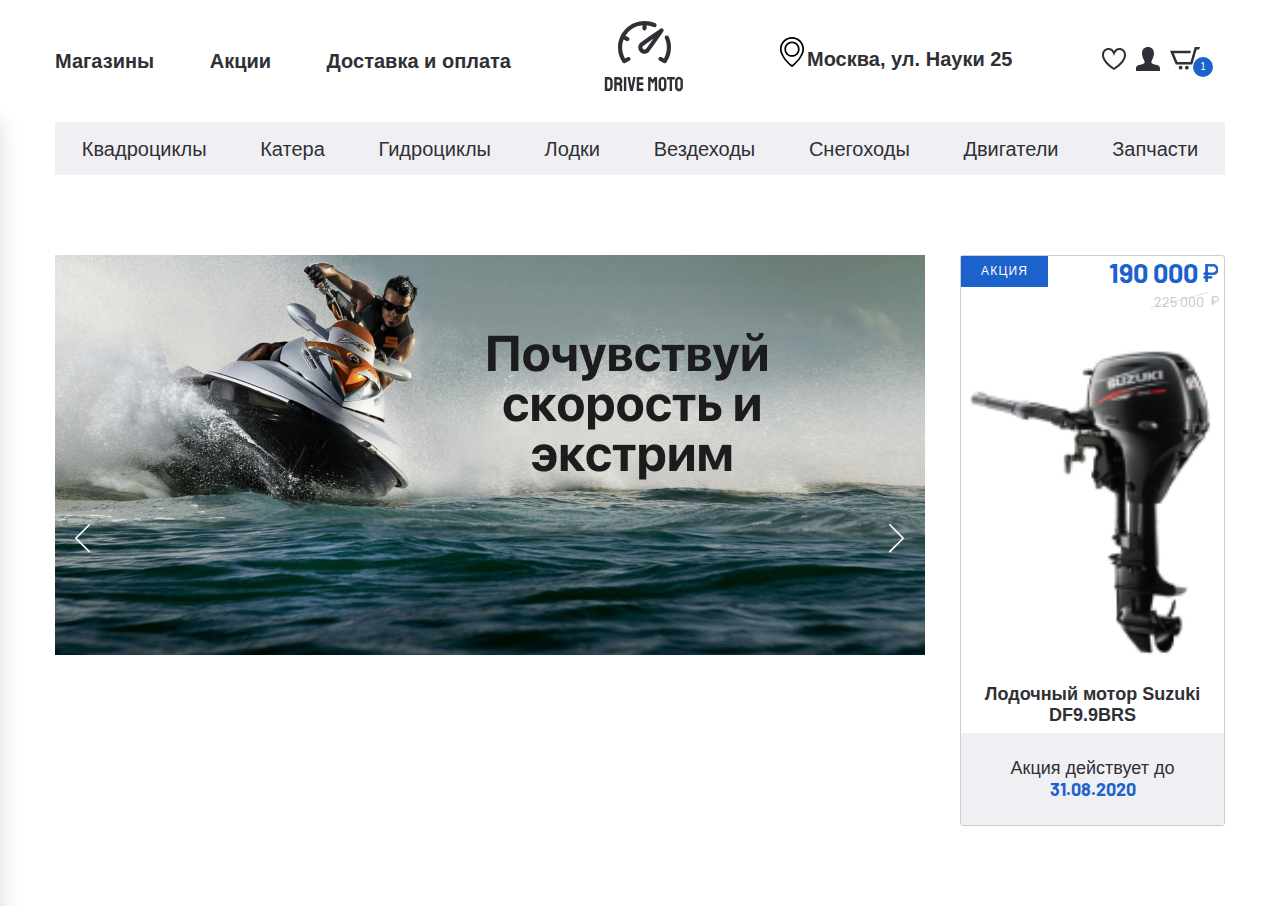
==== IM/IM/index.html @ 3fcef1c0 "Add files via upload" ====
<!DOCTYPE html>
<html lang="en">
<head>
    <meta charset="UTF-8">
    <meta name="viewport" content="width=device-width, initial-scale=1.0">
    <title>Document</title>
    <link href="https://fonts.googleapis.com/css2?family=Barlow:wght@400;700&display=swap" rel="stylesheet">
    <link rel="stylesheet" href="../IM/css/normalize.css">
    <link rel="stylesheet" href="../IM/css/fonts.css">
    <link rel="stylesheet" href="../IM/css/ion.rangeSlider.min.css">
    <link rel="stylesheet" href="../IM/css/jquery.formstyler.css">
    <link rel="stylesheet" href="../IM/css/jquery.formstyler.theme.css">
    <link rel="stylesheet" href="../IM/css/jquery.rateyo.min.css">
    <link rel="stylesheet" href="../IM/css/slick.css">
    <link rel="stylesheet" href="../IM/css/style.css">
    <link rel="stylesheet" href="../IM/css/media.css">
</head>
<body>
    <header class="header">
        <div class="header__top">
            <div class="container">
                <div class="header__top-inner">
                    <nav class="menu">
                        <button class="menu__btn">
                            <div class="menu__btn-line"></div>
                            <div class="menu__btn-line"></div>
                            <div class="menu__btn-line"></div>
                        </button>
                        <ul class="menu__list">
                            <li class="menu__item">
                                <a class="menu__link" href="#">
                                    Магазины
                                </a>
                            </li>
                            <li class="menu__item">
                                <a class="menu__link" href="#">
                                    Акции
                                </a>
                            </li>
                            <li class="menu__item">
                                <a class="menu__link" href="#">
                                    Доставка и оплата
                                </a>
                            </li>
                        </ul>
                    </nav>
                    <a class="logo" href="#">
                        <img class="logo__img" src="img/logo.svg" alt="Логотип">
                    </a>
                    <div class="header__box">
                        <p class="header__adress">
                            Москва,  ул. Науки  25
                        </p>
                        <ul class="user-list">
                            <li class="user-list__item">
                                <a class="user-list__link" href="#">
                                    <img src="img/favorites-icon.svg" alt="Избранное">
                                </a>
                            </li>
                            <li class="user-list__item">
                                <a class="user-list__link" href="#">
                                    <img src="img/user.svg" alt="Меню Пользователя">
                                </a>
                            </li>
                                <li class="user-list__item cart">
                                    <a class="user-list__link" href="#">
                                        <img src="img/cart.svg" alt="Корина покупок">
                                            <p class="cart__num">1</p>
                                </a>
                            </li>
                        </ul>
                    </div>
                </div>
        </div>
        </div>
        <ul class="menu-mobile__list">
            <li class="menu-mobile__item">
                <a class="menu-mobile__link" href="#">
                    <img class="menu-mobile-img" src="img/user.svg" alt="">
                   <p>Войти</p> 
                </a>
            </li>
            <li class="menu-mobile__item">
                <a class="menu-mobile__link" href="#">
                    <img class="menu-mobile-img" src="img/user.svg" alt="">
                   <p>Регистрация</p> 
                </a>
            </li>
            <li class="menu-mobile__item">
                <a class="menu-mobile__link" href="#">
                    <img class="menu-mobile-img" src="img/favorites-icon.svg" alt="">
                   <p>Избранное</p> 
                </a>
            </li>
            <li class="menu-mobile__item">
                <a class="menu-mobile__link" href="#">
                    <img class="menu-mobile-img" src="img/cart.svg" alt="">
                   <p>Корзина</p> 
                </a>
            </li>
            <li class="menu-mobile__item">
                <a class="menu-mobile__link" href="#">
                    <img class="menu-mobile-img" src="img/shop.svg" alt="">
                   <p>Магазины</p> 
                </a>
            </li>
            <li class="menu-mobile__item">
                <a class="menu-mobile__link" href="#">
                    <img class="menu-mobile-img" src="img/stock.svg" alt="">
                   <p>Акции</p> 
                </a>
            </li>
            <li class="menu-mobile__item">
                <a class="menu-mobile__link" href="#">
                    <img class="menu-mobile-img" src="img/delivery.svg" alt="">
                   <p>Доставка и оплата</p> 
                </a>
            </li>
            <li class="menu-mobile__item">
                <a class="menu-mobile__link" href="#">
                   <p>Квадроциклы</p> 
                </a>
            </li>
            <li class="menu-mobile__item">
                <a class="menu-mobile__link" href="#">
                   <p>Катера</p> 
                </a>
            </li>
            <li class="menu-mobile__item">
                <a class="menu-mobile__link" href="#">
                   <p>Гидроциклы</p> 
                </a>
            </li>
            <li class="menu-mobile__item">
                <a class="menu-mobile__link" href="#">
                   <p>Лодки</p> 
                </a>
            </li>
            <li class="menu-mobile__item">
                <a class="menu-mobile__link" href="#">
                   <p>Вездеходы</p> 
                </a>
            </li>
            <li class="menu-mobile__item">
                <a class="menu-mobile__link" href="#">
                   <p>Снегоходы</p> 
                </a>
            </li>
            <li class="menu-mobile__item">
                <a class="menu-mobile__link" href="#">
                   <p>Двигатели</p> 
                </a>
            </li>
            <li class="menu-mobile__item">
                <a class="menu-mobile__link" href="#">
                   <p>Запчасти</p> 
                </a>
            </li>
        </ul>
        <div class="menu__mobile-linewrapper">
        <ul class="menu__mobile-line">
            <li class="menu__item">
                <a class="menu__link" href="#">
                    Магазины
                </a>
            </li>
            <li class="menu__item">
                <a class="menu__link" href="#">
                    Акции
                </a>
            </li>
            <li class="menu__item">
                <a class="menu__link" href="#">
                    Доставка и оплата
                </a>
            </li>
        </ul>
    </div>
        <div class="header__bottom">
            <div class="container">
                    <ul class="menu-categories">
                        <li class="menu-categories__item">
                            <a class="menu-categories__link" href="#">Квадроциклы</a>
                        </li>
                        <li class="menu-categories__item">
                            <a class="menu-categories__link" href="#">Катера</a>
                        </li>
                        <li class="menu-categories__item">
                            <a class="menu-categories__link" href="#">Гидроциклы</a>
                        </li>
                        <li class="menu-categories__item">
                            <a class="menu-categories__link" href="#">Лодки</a>
                        </li>
                        <li class="menu-categories__item">
                            <a class="menu-categories__link" href="#">Вездеходы</a>
                        </li>
                        <li class="menu-categories__item">
                            <a class="menu-categories__link" href="#">Снегоходы</a>
                        </li>
                        <li class="menu-categories__item">
                            <a class="menu-categories__link" href="#">Двигатели</a>
                        </li>
                        <li class="menu-categories__item">
                            <a class="menu-categories__link" href="#">Запчасти</a>
                        </li>
                    </ul>
                </div>
</div>
    </header>

    <section class="banner-section page-section">
        <div class="container">
            <div class="banner-section__inner">
                <div class="banner-section__slider">
                    <a class="banner-section__slider-item" href="#">
                        <img class="banner-section__slider-img" src="img/banner-slider.jpg" alt="">
                    </a>
                    <a class="banner-section__slider-item" href="#">
                        <img class="banner-section__slider-img" src="img/banner-slider.jpg" alt="">
                    </a>
                    <a class="banner-section__slider-item" href="#">
                        <img class="banner-section__slider-img" src="img/banner-slider.jpg" alt="">
                    </a>
                    <a class="banner-section__slider-item" href="#">
                        <img class="banner-section__slider-img" src="img/banner-slider.jpg" alt="">
                    </a>
                    <a class="banner-section__slider-item" href="#">
                        <img class="banner-section__slider-img" src="img/banner-slider.jpg" alt="">
                    </a>
                    <a class="banner-section__slider-item" href="#">
                        <img class="banner-section__slider-img" src="img/banner-slider.jpg" alt="">
                    </a>
                </div>
                    <a class="banner-section__item sale-item" href="#">
                        <div class="sale-item__top">
                            <p class="sale-item-info">
                                акция
                            </p>    
                            <div class="sale-item__price">
                                <div class="price sale-item__price-new">190 000</div>
                                <div class="price sale-item__price-old">225 000</div>
                            </div>
                        </div>
                        <img class="sale-item-img" src="img/content/sale-1.png" alt="" >
                        <h5 class="sale-item__title">
                            Лодочный мотор Suzuki DF9.9BRS
                        </h5>
                        <p class="sale-item__footer">
                            Акция действует до
                            <span>31.08.2020</span>
                        </p>
                </a>
            </div>
        </div>
    </section>
<!--  
    <div class="search page-section">
        <div class="container">
            <div class="search__inner">
                <div class="search__tabs">
                    <a class="tab search__tabs-item tab--active" href="#tab-1">Поиск по  номеру</a>
                    <a class="tab search__tabs-item" href="#tab-2">Поиск по марке</a>
                    <a class="tab search__tabs-item" href="#tab-3">Поиск по названию товара</a>
                </div>
                <div class="search__content">
                    <div id="tab-1" class="tabs-content search__content-item tabs-content--active">
                        <form class="search__conten-form">
                            <input class="search__conten-input" type="text" placeholder="Введите номер ">
                            <button class="search__conten-btn" type="submit">искать</button>
                        </form>
                    </div>
                    <div id="tab-2" class="tabs-content search__content-item">
                        <form class="search__conten-form">
                            <input class="search__conten-input" type="text" placeholder="Введите марку ">
                            <button class="search__conten-btn" type="submit">искать</button>
                        </form>
                    </div>
                    <div id="tab-3" class="tabs-content search__content-item">
                        <form class="search__conten-form">
                            <input class="search__conten-input" type="text" placeholder="Введите название товара ">
                            <button class="search__conten-btn" type="submit">искать</button>
                        </form>
                    </div>
                </div>
            </div>
        </div>
    </div>
    <section class="categories page-section">
        <div class="container">
            <div class="categories__inner">
                <a class="categories__item" href="#">
                    <div class="categories__item-info">
                        <h4 class="categories__item-title">Квадроциклы</h4>
                        <p class="categories-item-text">Подробее</p>
                    </div>
                    <div class="categories__item-img">
                        <img  src="img/categories-1.png" alt="" >
                    </div>
                </a>
                <a class="categories__item" href="#">
                    <div class="categories__item-info">
                        <h4 class="categories__item-title">Гидроциклы</h4>
                        <p class="categories-item-text">Подробее</p>
                    </div>
                    <div class="categories__item-img">
                        <img  src="img/categories-2.png" alt="" >
                    </div>
                </a>
                <a class="categories__item" href="#">
                    <div class="categories__item-info">
                        <h4 class="categories__item-title">Катера</h4>
                        <p class="categories-item-text">Подробее</p>
                    </div>
                    <div class="categories__item-img">
                        <img  src="img/categories-3.png" alt="" >
                    </div>
                </a>
                <a class="categories__item" href="#">
                    <div class="categories__item-info">
                        <h4 class="categories__item-title">Снегоходы</h4>
                        <p class="categories-item-text">Подробее</p>
                    </div>
                    <div class="categories__item-img">
                        <img  src="img/categories-4.png" alt="" >
                    </div>
                </a>
                <a class="categories__item" href="#">
                    <div class="categories__item-info">
                        <h4 class="categories__item-title">Вездеходы</h4>
                        <p class="categories-item-text">Подробее</p>
                    </div>
                    <div class="categories__item-img">
                        <img  src="img/categories-5.png" alt="" >
                    </div>
                </a>
                <a class="categories__item" href="#">
                    <div class="categories__item-info">
                        <h4 class="categories__item-title">Двигатели</h4>
                        <p class="categories-item-text">Подробее</p>
                    </div>
                    <div class="categories__item-img">
                        <img  src="img/categories-6.png" alt="" >
                    </div>
                </a>
                
            </div>
        </div>
    </section>

    <section class="products">
        <div class="container">
            <div class="products__inner">
                <h3 class="products__title">
                    Популярные товары
                </h3>
                <div class="tabs-wrapper">
                    <div class="tabs products__tabs">
                        <a class="tab products__tab tab--active" href="#">запчасти</a>
                        <a class="tab products__tab" href="#product-tab-1">моторы</a>
                        <a class="tab products__tab" href="#product-tab-2">шины</a>
                        <a class="tab products__tab" href="#product-tab-3">электроника</a>
                        <a class="tab products__tab" href="#product-tab-4">инструменты</a>
                        <a class="tab products__tab" href="#product-tab-5">аксессуары</a>
                    </div>
                    <div class="tabs-container products__container">
                        <div id="product-tab-1" class="tabs-content products__content tabs-content--active">
                            <div class="product-slider">
                                <div class="product-slider__item">
                                    <div class="product-item__wraper">
                                        <button class="product-item__favorite"></button>
                                        <button class="product-item__cart">
                                            <img src="img/cart-white.svg" alt="">
                                        </button>
                                        <a class="product-item__notify-link" href="#">
                                            <span>Сообщить о поступлении</span></a>
                                        <a class="product-item" href="#">
                                            <p class="product-item__hover-text">посмотреть товар</p>
                                        <img class="product-item__img" src="img/content/product-1.png" alt="">
                                        <h4 class="product-item__title">Водонепроницаемый
                                                Рюкзак</h4>
                                        <p class="price product-item__price">9 800 ₽</p>
                                            <p class="product-item__notify-text">нет в наличии</p>
                                        </a>
                                    </div>
                                </div>
                                    <div class="product-slider__item">
                                    <div class="product-item__wraper">
                                        <button class="product-item__favorite"></button>
                                        <button class="product-item__cart">
                                            <img src="img/cart-white.svg" alt="">
                                        </button>
                                        <a class="product-item__notify-link" href="#">
                                            <span>Сообщить о поступлении</span></a>
                                        <a class="product-item product-item--sale" href="#">
                                            <p class="product-item__hover-text">посмотреть товар</p>
                                        <img class="product-item__img" src="img/content/product-1.png" alt="">
                                        <h4 class="product-item__title">Водонепроницаемый
                                                Рюкзак</h4>
                                        <p class="price product-item__price">9 800 ₽</p>
                                            <p class="product-item__notify-text">нет в наличии</p>
                                        </a>
                                    </div>
                                </div>
                                    <div class="product-slider__item">
                                    <div class="product-item__wraper product-item__not-available ">
                                        <button class="product-item__favorite"></button>
                                        <button class="product-item__cart">
                                            <img src="img/cart-white.svg" alt="">
                                        </button>
                                        <a class="product-item__notify-link" href="#">
                                            <span>Сообщить о поступлении</span></a>
                                        <a class="product-item product-item--sale" href="#">
                                            <p class="product-item__hover-text">посмотреть товар</p>
                                        <img class="product-item__img" src="img/content/product-1.png" alt="">
                                        <h4 class="product-item__title">Водонепроницаемый
                                                Рюкзак</h4>
                                        <p class="price product-item__price">9 800 ₽</p>
                                            <p class="product-item__notify-text">нет в наличии</p>
                                        </a>
                                    </div>
                                </div>
                                    <div class="product-slider__item">
                                    <div class="product-item__wraper">
                                        <button class="product-item__favorite"></button>
                                        <button class="product-item__cart">
                                            <img src="img/cart-white.svg" alt="">
                                        </button>
                                        <a class="product-item__notify-link" href="#">
                                            <span>Сообщить о поступлении</span></a>
                                        <a class="product-item product-item--sale" href="#">
                                            <p class="product-item__hover-text">посмотреть товар</p>
                                        <img class="product-item__img" src="img/content/product-1.png" alt="">
                                        <h4 class="product-item__title">Водонепроницаемый
                                                Рюкзак</h4>
                                        <p class="price product-item__price">9 800 ₽</p>
                                            <p class="product-item__notify-text">нет в наличии</p>
                                        </a>
                                    </div>
                                </div>
                                    <div class="product-slider__item">
                                    <div class="product-item__wraper">
                                        <button class="product-item__favorite"></button>
                                        <button class="product-item__cart">
                                            <img src="img/cart-white.svg" alt="">
                                        </button>
                                        <a class="product-item__notify-link" href="#">
                                            <span>Сообщить о поступлении</span></a>
                                        <a class="product-item product-item--sale" href="#">
                                            <p class="product-item__hover-text">посмотреть товар</p>
                                        <img class="product-item__img" src="img/content/product-1.png" alt="">
                                        <h4 class="product-item__title">Водонепроницаемый
                                                Рюкзак</h4>
                                        <p class="price product-item__price">9 800 ₽</p>
                                            <p class="product-item__notify-text">нет в наличии</p>
                                        </a>
                                    </div>
                                </div>
                                    <div class="product-slider__item">
                                    <div class="product-item__wraper">
                                        <button class="product-item__favorite"></button>
                                        <button class="product-item__cart">
                                            <img src="img/cart-white.svg" alt="">
                                        </button>
                                        <a class="product-item__notify-link" href="#">
                                            <span>Сообщить о поступлении</span></a>
                                        <a class="product-item product-item--sale" href="#">
                                            <p class="product-item__hover-text">посмотреть товар</p>
                                        <img class="product-item__img" src="img/content/product-1.png" alt="">
                                        <h4 class="product-item__title">Водонепроницаемый
                                                Рюкзак</h4>
                                        <p class="price product-item__price">9 800 ₽</p>
                                            <p class="product-item__notify-text">нет в наличии</p>
                                        </a>
                                    </div>
                                </div>
                                    <div class="product-slider__item">
                                    <div class="product-item__wraper">
                                        <button class="product-item__favorite"></button>
                                        <button class="product-item__cart">
                                            <img src="img/cart-white.svg" alt="">
                                        </button>
                                        <a class="product-item__notify-link" href="#">
                                            <span>Сообщить о поступлении</span></a>
                                        <a class="product-item product-item--sale" href="#">
                                            <p class="product-item__hover-text">посмотреть товар</p>
                                        <img class="product-item__img" src="img/content/product-1.png" alt="">
                                        <h4 class="product-item__title">Водонепроницаемый
                                                Рюкзак</h4>
                                        <p class="price product-item__price">9 800 ₽</p>
                                            <p class="product-item__notify-text">нет в наличии</p>
                                        </a>
                                    </div>
                                </div>

                            </div> 
                        </div>
                        <div id="product-tab-2" class="tabs-content products__content">
                            <div class="product-slider">
                                <div class="product-slider__item">
                                    <div class="product-item__wraper">
                                        <button class="product-item__favorite"></button>
                                        <button class="product-item__cart">
                                            <img src="img/cart-white.svg" alt="">
                                        </button>
                                        <a class="product-item__notify-link" href="#">
                                            <span>Сообщить о поступлении</span></a>
                                        <a class="product-item" href="#">
                                            <p class="product-item__hover-text">посмотреть товар</p>
                                        <img class="product-item__img" src="img/content/product-1.png" alt="">
                                        <h4 class="product-item__title">Водонепроницаемый
                                                Рюкзак</h4>
                                        <p class="price product-item__price">9 800 ₽</p>
                                            <p class="product-item__notify-text">нет в наличии</p>
                                        </a>
                                    </div>
                                </div>
                                    <div class="product-slider__item">
                                    <div class="product-item__wraper">
                                        <button class="product-item__favorite"></button>
                                        <button class="product-item__cart">
                                            <img src="img/cart-white.svg" alt="">
                                        </button>
                                        <a class="product-item__notify-link" href="#">
                                            <span>Сообщить о поступлении</span></a>
                                        <a class="product-item product-item--sale" href="#">
                                            <p class="product-item__hover-text">посмотреть товар</p>
                                        <img class="product-item__img" src="img/content/product-1.png" alt="">
                                        <h4 class="product-item__title">Водонепроницаемый
                                                Рюкзак</h4>
                                        <p class="price product-item__price">9 800 ₽</p>
                                            <p class="product-item__notify-text">нет в наличии</p>
                                        </a>
                                    </div>
                                </div>
                                    <div class="product-slider__item">
                                    <div class="product-item__wraper product-item__not-available ">
                                        <button class="product-item__favorite"></button>
                                        <button class="product-item__cart">
                                            <img src="img/cart-white.svg" alt="">
                                        </button>
                                        <a class="product-item__notify-link" href="#">
                                            <span>Сообщить о поступлении</span></a>
                                        <a class="product-item product-item--sale" href="#">
                                            <p class="product-item__hover-text">посмотреть товар</p>
                                        <img class="product-item__img" src="img/content/product-1.png" alt="">
                                        <h4 class="product-item__title">Водонепроницаемый
                                                Рюкзак</h4>
                                        <p class="price product-item__price">9 800 ₽</p>
                                            <p class="product-item__notify-text">нет в наличии</p>
                                        </a>
                                    </div>
                                </div>
                                    <div class="product-slider__item">
                                    <div class="product-item__wraper">
                                        <button class="product-item__favorite"></button>
                                        <button class="product-item__cart">
                                            <img src="img/cart-white.svg" alt="">
                                        </button>
                                        <a class="product-item__notify-link" href="#">
                                            <span>Сообщить о поступлении</span></a>
                                        <a class="product-item product-item--sale" href="#">
                                            <p class="product-item__hover-text">посмотреть товар</p>
                                        <img class="product-item__img" src="img/content/product-1.png" alt="">
                                        <h4 class="product-item__title">Водонепроницаемый
                                                Рюкзак</h4>
                                        <p class="price product-item__price">9 800 ₽</p>
                                            <p class="product-item__notify-text">нет в наличии</p>
                                        </a>
                                    </div>
                                </div>
                                    <div class="product-slider__item">
                                    <div class="product-item__wraper">
                                        <button class="product-item__favorite"></button>
                                        <button class="product-item__cart">
                                            <img src="img/cart-white.svg" alt="">
                                        </button>
                                        <a class="product-item__notify-link" href="#">
                                            <span>Сообщить о поступлении</span></a>
                                        <a class="product-item product-item--sale" href="#">
                                            <p class="product-item__hover-text">посмотреть товар</p>
                                        <img class="product-item__img" src="img/content/product-1.png" alt="">
                                        <h4 class="product-item__title">Водонепроницаемый
                                                Рюкзак</h4>
                                        <p class="price product-item__price">9 800 ₽</p>
                                            <p class="product-item__notify-text">нет в наличии</p>
                                        </a>
                                    </div>
                                </div>
                                    <div class="product-slider__item">
                                    <div class="product-item__wraper">
                                        <button class="product-item__favorite"></button>
                                        <button class="product-item__cart">
                                            <img src="img/cart-white.svg" alt="">
                                        </button>
                                        <a class="product-item__notify-link" href="#">
                                            <span>Сообщить о поступлении</span></a>
                                        <a class="product-item product-item--sale" href="#">
                                            <p class="product-item__hover-text">посмотреть товар</p>
                                        <img class="product-item__img" src="img/content/product-1.png" alt="">
                                        <h4 class="product-item__title">Водонепроницаемый
                                                Рюкзак</h4>
                                        <p class="price product-item__price">9 800 ₽</p>
                                            <p class="product-item__notify-text">нет в наличии</p>
                                        </a>
                                    </div>
                                </div>
                                    <div class="product-slider__item">
                                    <div class="product-item__wraper">
                                        <button class="product-item__favorite"></button>
                                        <button class="product-item__cart">
                                            <img src="img/cart-white.svg" alt="">
                                        </button>
                                        <a class="product-item__notify-link" href="#">
                                            <span>Сообщить о поступлении</span></a>
                                        <a class="product-item product-item--sale" href="#">
                                            <p class="product-item__hover-text">посмотреть товар</p>
                                        <img class="product-item__img" src="img/content/product-1.png" alt="">
                                        <h4 class="product-item__title">Водонепроницаемый
                                                Рюкзак</h4>
                                        <p class="price product-item__price">9 800 ₽</p>
                                            <p class="product-item__notify-text">нет в наличии</p>
                                        </a>
                                    </div>
                                </div>

                            </div>
                        </div>
                        <div id="product-tab-3" class="tabs-content products__content ">slider-3</div>
                        <div id="product-tab-4" class="tabs-content products__content ">slider-4</div>
                        <div id="product-tab-5" class="tabs-content products__content ">slider-5</div>
                        <div id="product-tab-6" class="tabs-content products__content ">slider-6</div>
                    </div>
                </div>
                <div class="product__more">
                    <a class="product__more-link" href="#">Показать еще</a>
                </div>
                
            </div>
        </div>
    </section>
    <div class="banner">
            <div class="container">
                <a class="banner__link" href="#">
                <img src="img/banner.jpg" alt="">
            </a>
            </div>
    </div>

    <section class="products">
        <div class="container">
            <div class="products__inner">
                <h3 class="products__title">
                    С этим товаром покупают
                </h3>
                <div class="tabs-wrapper">
                    <div class="tabs products__tabs">
                        <a class="tab products__tab tab--active" href="#">запчасти</a>
                        <a class="tab products__tab" href="#popular-tab-1">моторы</a>
                        <a class="tab products__tab" href="#popular-tab-2">шины</a>
                        <a class="tab products__tab" href="#popular-tab-3">электроника</a>
                        <a class="tab products__tab" href="#popular-tab-4">инструменты</a>
                        <a class="tab products__tab" href="#popular-tab-5">аксессуары</a>
                    </div>
                    <div class="tabs-container products__container">
                        <div id="popular-tab-1" class="tabs-content products__content tabs-content--active">
                            <div class="product-slider">
                                <div class="product-slider__item">
                                    <div class="product-item__wraper">
                                        <button class="product-item__favorite"></button>
                                        <button class="product-item__cart">
                                            <img src="img/cart-white.svg" alt="">
                                        </button>
                                        <a class="product-item__notify-link" href="#">
                                            <span>Сообщить о поступлении</span></a>
                                        <a class="product-item" href="#">
                                            <p class="product-item__hover-text">посмотреть товар</p>
                                        <img class="product-item__img" src="img/content/product-1.png" alt="">
                                        <h4 class="product-item__title">Водонепроницаемый
                                                Рюкзак</h4>
                                        <p class="price product-item__price">9 800 ₽</p>
                                            <p class="product-item__notify-text">нет в наличии</p>
                                        </a>
                                    </div>
                                </div>
                                    <div class="product-slider__item">
                                    <div class="product-item__wraper">
                                        <button class="product-item__favorite"></button>
                                        <button class="product-item__cart">
                                            <img src="img/cart-white.svg" alt="">
                                        </button>
                                        <a class="product-item__notify-link" href="#">
                                            <span>Сообщить о поступлении</span></a>
                                        <a class="product-item product-item--sale" href="#">
                                            <p class="product-item__hover-text">посмотреть товар</p>
                                        <img class="product-item__img" src="img/content/product-1.png" alt="">
                                        <h4 class="product-item__title">Водонепроницаемый
                                                Рюкзак</h4>
                                        <p class="price product-item__price">9 800 ₽</p>
                                            <p class="product-item__notify-text">нет в наличии</p>
                                        </a>
                                    </div>
                                </div>
                                    <div class="product-slider__item">
                                    <div class="product-item__wraper product-item__not-available ">
                                        <button class="product-item__favorite"></button>
                                        <button class="product-item__cart">
                                            <img src="img/cart-white.svg" alt="">
                                        </button>
                                        <a class="product-item__notify-link" href="#">
                                            <span>Сообщить о поступлении</span></a>
                                        <a class="product-item product-item--sale" href="#">
                                            <p class="product-item__hover-text">посмотреть товар</p>
                                        <img class="product-item__img" src="img/content/product-1.png" alt="">
                                        <h4 class="product-item__title">Водонепроницаемый
                                                Рюкзак</h4>
                                        <p class="price product-item__price">9 800 ₽</p>
                                            <p class="product-item__notify-text">нет в наличии</p>
                                        </a>
                                    </div>
                                </div>
                                    <div class="product-slider__item">
                                    <div class="product-item__wraper">
                                        <button class="product-item__favorite"></button>
                                        <button class="product-item__cart">
                                            <img src="img/cart-white.svg" alt="">
                                        </button>
                                        <a class="product-item__notify-link" href="#">
                                            <span>Сообщить о поступлении</span></a>
                                        <a class="product-item product-item--sale" href="#">
                                            <p class="product-item__hover-text">посмотреть товар</p>
                                        <img class="product-item__img" src="img/content/product-1.png" alt="">
                                        <h4 class="product-item__title">Водонепроницаемый
                                                Рюкзак</h4>
                                        <p class="price product-item__price">9 800 ₽</p>
                                            <p class="product-item__notify-text">нет в наличии</p>
                                        </a>
                                    </div>
                                </div>
                                    <div class="product-slider__item">
                                    <div class="product-item__wraper">
                                        <button class="product-item__favorite"></button>
                                        <button class="product-item__cart">
                                            <img src="img/cart-white.svg" alt="">
                                        </button>
                                        <a class="product-item__notify-link" href="#">
                                            <span>Сообщить о поступлении</span></a>
                                        <a class="product-item product-item--sale" href="#">
                                            <p class="product-item__hover-text">посмотреть товар</p>
                                        <img class="product-item__img" src="img/content/product-1.png" alt="">
                                        <h4 class="product-item__title">Водонепроницаемый
                                                Рюкзак</h4>
                                        <p class="price product-item__price">9 800 ₽</p>
                                            <p class="product-item__notify-text">нет в наличии</p>
                                        </a>
                                    </div>
                                </div>
                                    <div class="product-slider__item">
                                    <div class="product-item__wraper">
                                        <button class="product-item__favorite"></button>
                                        <button class="product-item__cart">
                                            <img src="img/cart-white.svg" alt="">
                                        </button>
                                        <a class="product-item__notify-link" href="#">
                                            <span>Сообщить о поступлении</span></a>
                                        <a class="product-item product-item--sale" href="#">
                                            <p class="product-item__hover-text">посмотреть товар</p>
                                        <img class="product-item__img" src="img/content/product-1.png" alt="">
                                        <h4 class="product-item__title">Водонепроницаемый
                                                Рюкзак</h4>
                                        <p class="price product-item__price">9 800 ₽</p>
                                            <p class="product-item__notify-text">нет в наличии</p>
                                        </a>
                                    </div>
                                </div>
                                    <div class="product-slider__item">
                                    <div class="product-item__wraper">
                                        <button class="product-item__favorite"></button>
                                        <button class="product-item__cart">
                                            <img src="img/cart-white.svg" alt="">
                                        </button>
                                        <a class="product-item__notify-link" href="#">
                                            <span>Сообщить о поступлении</span></a>
                                        <a class="product-item product-item--sale" href="#">
                                            <p class="product-item__hover-text">посмотреть товар</p>
                                        <img class="product-item__img" src="img/content/product-1.png" alt="">
                                        <h4 class="product-item__title">Водонепроницаемый
                                                Рюкзак</h4>
                                        <p class="price product-item__price">9 800 ₽</p>
                                            <p class="product-item__notify-text">нет в наличии</p>
                                        </a>
                                    </div>
                                </div>

                            </div> 
                        </div>
                        <div id="popular-tab-2" class="tabs-content products__content">
                            <div class="product-slider">
                                <div class="product-slider__item">
                                    <div class="product-item__wraper">
                                        <button class="product-item__favorite"></button>
                                        <button class="product-item__cart">
                                            <img src="img/cart-white.svg" alt="">
                                        </button>
                                        <a class="product-item__notify-link" href="#">
                                            <span>Сообщить о поступлении</span></a>
                                        <a class="product-item" href="#">
                                            <p class="product-item__hover-text">посмотреть товар</p>
                                        <img class="product-item__img" src="img/content/product-1.png" alt="">
                                        <h4 class="product-item__title">Водонепроницаемый
                                                Рюкзак</h4>
                                        <p class="price product-item__price">9 800 ₽</p>
                                            <p class="product-item__notify-text">нет в наличии</p>
                                        </a>
                                    </div>
                                </div>
                                    <div class="product-slider__item">
                                    <div class="product-item__wraper">
                                        <button class="product-item__favorite"></button>
                                        <button class="product-item__cart">
                                            <img src="img/cart-white.svg" alt="">
                                        </button>
                                        <a class="product-item__notify-link" href="#">
                                            <span>Сообщить о поступлении</span></a>
                                        <a class="product-item product-item--sale" href="#">
                                            <p class="product-item__hover-text">посмотреть товар</p>
                                        <img class="product-item__img" src="img/content/product-1.png" alt="">
                                        <h4 class="product-item__title">Водонепроницаемый
                                                Рюкзак</h4>
                                        <p class="price product-item__price">9 800 ₽</p>
                                            <p class="product-item__notify-text">нет в наличии</p>
                                        </a>
                                    </div>
                                </div>
                                    <div class="product-slider__item">
                                    <div class="product-item__wraper product-item__not-available ">
                                        <button class="product-item__favorite"></button>
                                        <button class="product-item__cart">
                                            <img src="img/cart-white.svg" alt="">
                                        </button>
                                        <a class="product-item__notify-link" href="#">
                                            <span>Сообщить о поступлении</span></a>
                                        <a class="product-item product-item--sale" href="#">
                                            <p class="product-item__hover-text">посмотреть товар</p>
                                        <img class="product-item__img" src="img/content/product-1.png" alt="">
                                        <h4 class="product-item__title">Водонепроницаемый
                                                Рюкзак</h4>
                                        <p class="price product-item__price">9 800 ₽</p>
                                            <p class="product-item__notify-text">нет в наличии</p>
                                        </a>
                                    </div>
                                </div>
                                    <div class="product-slider__item">
                                    <div class="product-item__wraper">
                                        <button class="product-item__favorite"></button>
                                        <button class="product-item__cart">
                                            <img src="img/cart-white.svg" alt="">
                                        </button>
                                        <a class="product-item__notify-link" href="#">
                                            <span>Сообщить о поступлении</span></a>
                                        <a class="product-item product-item--sale" href="#">
                                            <p class="product-item__hover-text">посмотреть товар</p>
                                        <img class="product-item__img" src="img/content/product-1.png" alt="">
                                        <h4 class="product-item__title">Водонепроницаемый
                                                Рюкзак</h4>
                                        <p class="price product-item__price">9 800 ₽</p>
                                            <p class="product-item__notify-text">нет в наличии</p>
                                        </a>
                                    </div>
                                </div>
                                    <div class="product-slider__item">
                                    <div class="product-item__wraper">
                                        <button class="product-item__favorite"></button>
                                        <button class="product-item__cart">
                                            <img src="img/cart-white.svg" alt="">
                                        </button>
                                        <a class="product-item__notify-link" href="#">
                                            <span>Сообщить о поступлении</span></a>
                                        <a class="product-item product-item--sale" href="#">
                                            <p class="product-item__hover-text">посмотреть товар</p>
                                        <img class="product-item__img" src="img/content/product-1.png" alt="">
                                        <h4 class="product-item__title">Водонепроницаемый
                                                Рюкзак</h4>
                                        <p class="price product-item__price">9 800 ₽</p>
                                            <p class="product-item__notify-text">нет в наличии</p>
                                        </a>
                                    </div>
                                </div>
                                    <div class="product-slider__item">
                                    <div class="product-item__wraper">
                                        <button class="product-item__favorite"></button>
                                        <button class="product-item__cart">
                                            <img src="img/cart-white.svg" alt="">
                                        </button>
                                        <a class="product-item__notify-link" href="#">
                                            <span>Сообщить о поступлении</span></a>
                                        <a class="product-item product-item--sale" href="#">
                                            <p class="product-item__hover-text">посмотреть товар</p>
                                        <img class="product-item__img" src="img/content/product-1.png" alt="">
                                        <h4 class="product-item__title">Водонепроницаемый
                                                Рюкзак</h4>
                                        <p class="price product-item__price">9 800 ₽</p>
                                            <p class="product-item__notify-text">нет в наличии</p>
                                        </a>
                                    </div>
                                </div>
                                    <div class="product-slider__item">
                                    <div class="product-item__wraper">
                                        <button class="product-item__favorite"></button>
                                        <button class="product-item__cart">
                                            <img src="img/cart-white.svg" alt="">
                                        </button>
                                        <a class="product-item__notify-link" href="#">
                                            <span>Сообщить о поступлении</span></a>
                                        <a class="product-item product-item--sale" href="#">
                                            <p class="product-item__hover-text">посмотреть товар</p>
                                        <img class="product-item__img" src="img/content/product-1.png" alt="">
                                        <h4 class="product-item__title">Водонепроницаемый
                                                Рюкзак</h4>
                                        <p class="price product-item__price">9 800 ₽</p>
                                            <p class="product-item__notify-text">нет в наличии</p>
                                        </a>
                                    </div>
                                </div>
                        </div>
                        <div id="popular-tab-3" class="tabs-content products__content ">slider-3</div>
                        <div id="popular-tab-4" class="tabs-content products__content ">slider-4</div>
                        <div id="popular-tab-5" class="tabs-content products__content ">slider-5</div>
                        <div id="popular-tab-6" class="tabs-content products__content ">slider-6</div>
                    </div>
                    </div>
                    </div>
                    </div>
                    </div>
                    </section>
    
                    <footer class="footer">
                        <div class="container">
                        <div class="footer__top">
                            <div class="footer__top-inner">
                                <div class="footer__top-item footer__top-newslater">
                                    <h5 class="footer__top-title">
                                        Подпишитесь на нашу рассылку 
                                        и узнавайте о акциях быстрее
                                    </h5>
                                    <form class="footer-form">
                                        <input class="footer-form__input" type="text" placeholder="Введите ваш e-mail:">
                                        <button class="footer-form__btn" type="submit">Отправить</button>
                                    </form>
                                </div>
                                <div class="footer__top-item">
                                    <h5 class="footer__top-title">
                                        Информация 
                                    </h5>
                                    <ul class="footer-list">
                                        <li class="footer-list__item">
                                            <a href="#">О компании</a>
                                        </li>
                                        <li class="footer-list__item">
                                            <a href="#">Контакты</a>
                                        </li>
                                        <li class="footer-list__item">
                                            <a href="#">Акции</a>
                                        </li>
                                        <li class="footer-list__item">
                                            <a href="#">Магазины</a>
                                        </li>
                                    </ul>                                
                                </div>
                                <div class="footer__top-item">
                                    <h5 class="footer__top-title">
                                        Интернет-магазин
                                    </h5>
                                    <ul class="footer-list">
                                        <li class="footer-list__item">
                                            <a href="#">Доставка и самовывоз</a>
                                        </li>
                                        <li class="footer-list__item">
                                            <a href="#">Оплата</a>
                                        </li>
                                        <li class="footer-list__item">
                                            <a href="#">Возврат-обмен</a>
                                        </li>
                                        <li class="footer-list__item">
                                            <a href="#">Новости</a>
                                            </li>
                                            </ul>
                                </div>
                                <div class="footer__top-item footer__top-social">
                                    <ul class="social-list">
                                        <li class="social-list__item">
                                            <a href="#">
                                                <img src="img/instagram.svg" alt="">
                                            </a>
                                        </li>
                                        <li class="social-list__item">
                                            <a href="#">
                                                <img src="img/vk.svg" alt="">
                                            </a>
                                        </li>
                                        <li class="social-list__item">
                                            <a href="#">
                                                <img src="img/facebook.svg" alt="">
                                            </a>
                                        </li>
                                        <li class="social-list__item">
                                            <a href="#">
                                                <img src="img/youtube.svg" alt="">
                                            </a>
                                        </li>
                                    </ul>
                                </div>
                            </div>
                        </div>
                        <div class="footer__bottom">
                            <a class="footer__bottom-link" href="#">
                                Договор оферты
                            </a>
                            <a class="footer__bottom-link" href="#">
                                Политика обработки персональных данных
                            </a>
                        </div>
                    </div>
    
                    </footer>
                    -->


                    <script src="https://ajax.googleapis.com/ajax/libs/jquery/3.4.1/jquery.min.js"></script>
                    <script src="js/slick.min.js"></script>
                    <script src="js/ion.rangeSlider.min.js"></script>
                    <script src="js/jquery.formstyler.min.js"></script>
                    <script src="js/jquery.rateyo.min.js"></script>
                    <script src="js/main.js"></script>
</body>
</html>

<!-- <div class="tabs-wrapper">
    <div class="tabs">
        <a class="tab tab--active" href="#"></a>
    </div>
    <div class="tabs-container">
        <div class="tabs-content"></div>
    </div>
</div> -->
---- IM/IM/css/fonts.css ----
@font-face {
    font-family: 'SFProDisplay-Regular', sans-serif;
    src: url('../fonts/SFProDisplay-Regular.woff2') format('woff2') ,
         url('../fonts/SFProDisplay-Regular.woff') format('woff');
    font-weight: 400;
    font-style: normal;
    font-display: swap;
}

@font-face {
    font-family: 'SFProDisplay-Medium', sans-serif;
    src: url('../fonts/SFProDisplay-Medium.woff2') format('woff2') ,
         url('../fonts/SFProDisplay-Medium.woff') format('woff');
    font-weight: 500;
    font-style: normal;
    font-display: swap;
}

@font-face {
    font-family: 'SFProDisplay-Semibold', sans-serif;
    src: url('../fonts/SFProDisplay-Semibold.woff2') format('woff2') ,
         url('../fonts/SFProDisplay-Semibold.woff') format('woff');
    font-weight: 600;
    font-style: normal;
    font-display: swap;
}

@font-face {
    font-family: 'SFProDisplay-Bold' , sans-serif;
    src: url('../fonts/SFProDisplay-Bold.woff2') format('woff2') ,
         url('../fonts/SFProDisplay-Bold.woff') format('woff');
    font-weight: 700;
    font-style: normal;
    font-display: swap;
}
---- IM/IM/css/ion.rangeSlider.min.css ----
/*!Ion.RangeSlider, 2.3.1, © Denis Ineshin, 2010 - 2019, IonDen.com, Build date: 2019-12-19 16:51:02*/.irs{position:relative;display:block;-webkit-touch-callout:none;-webkit-user-select:none;-khtml-user-select:none;-moz-user-select:none;-ms-user-select:none;user-select:none;font-size:12px;font-family:Arial,sans-serif}.irs-line{position:relative;display:block;overflow:hidden;outline:none !important}.irs-bar{position:absolute;display:block;left:0;width:0}.irs-shadow{position:absolute;display:none;left:0;width:0}.irs-handle{position:absolute;display:block;box-sizing:border-box;cursor:default;z-index:1}.irs-handle.type_last{z-index:2}.irs-min,.irs-max{position:absolute;display:block;cursor:default}.irs-min{left:0}.irs-max{right:0}.irs-from,.irs-to,.irs-single{position:absolute;display:block;top:0;left:0;cursor:default;white-space:nowrap}.irs-grid{position:absolute;display:none;bottom:0;left:0;width:100%;height:20px}.irs-with-grid .irs-grid{display:block}.irs-grid-pol{position:absolute;top:0;left:0;width:1px;height:8px;background:#000}.irs-grid-pol.small{height:4px}.irs-grid-text{position:absolute;bottom:0;left:0;white-space:nowrap;text-align:center;font-size:9px;line-height:9px;padding:0 3px;color:#000}.irs-disable-mask{position:absolute;display:block;top:0;left:-1%;width:102%;height:100%;cursor:default;background:rgba(0,0,0,0);z-index:2}.lt-ie9 .irs-disable-mask{background:#000;filter:alpha(opacity=0);cursor:not-allowed}.irs-disabled{opacity:.4}.irs-hidden-input{position:absolute !important;display:block !important;top:0 !important;left:0 !important;width:0 !important;height:0 !important;font-size:0 !important;line-height:0 !important;padding:0 !important;margin:0 !important;overflow:hidden;outline:none !important;z-index:-9999 !important;background:none !important;border-style:solid !important;border-color:transparent !important}.irs--flat{height:40px}.irs--flat.irs-with-grid{height:60px}.irs--flat .irs-line{top:25px;height:12px;background-color:#e1e4e9;border-radius:4px}.irs--flat .irs-bar{top:25px;height:12px;background-color:#ed5565}.irs--flat .irs-bar--single{border-radius:4px 0 0 4px}.irs--flat .irs-shadow{height:1px;bottom:16px;background-color:#e1e4e9}.irs--flat .irs-handle{top:22px;width:16px;height:18px;background-color:transparent}.irs--flat .irs-handle>i:first-child{position:absolute;display:block;top:0;left:50%;width:2px;height:100%;margin-left:-1px;background-color:#da4453}.irs--flat .irs-handle.state_hover>i:first-child,.irs--flat .irs-handle:hover>i:first-child{background-color:#a43540}.irs--flat .irs-min,.irs--flat .irs-max{top:0;padding:1px 3px;color:#999;font-size:10px;line-height:1.333;text-shadow:none;background-color:#e1e4e9;border-radius:4px}.irs--flat .irs-from,.irs--flat .irs-to,.irs--flat .irs-single{color:white;font-size:10px;line-height:1.333;text-shadow:none;padding:1px 5px;background-color:#ed5565;border-radius:4px}.irs--flat .irs-from:before,.irs--flat .irs-to:before,.irs--flat .irs-single:before{position:absolute;display:block;content:"";bottom:-6px;left:50%;width:0;height:0;margin-left:-3px;overflow:hidden;border:3px solid transparent;border-top-color:#ed5565}.irs--flat .irs-grid-pol{background-color:#e1e4e9}.irs--flat .irs-grid-text{color:#999}.irs--big{height:55px}.irs--big.irs-with-grid{height:70px}.irs--big .irs-line{top:33px;height:12px;background-color:white;background:linear-gradient(to bottom, #ddd -50%, white 150%);border:1px solid #ccc;border-radius:12px}.irs--big .irs-bar{top:33px;height:12px;background-color:#92bce0;border:1px solid #428bca;background:linear-gradient(to bottom, #ffffff 0%, #428bca 30%, #b9d4ec 100%);box-shadow:inset 0 0 1px 1px rgba(255,255,255,0.5)}.irs--big .irs-bar--single{border-radius:12px 0 0 12px}.irs--big .irs-shadow{height:1px;bottom:16px;background-color:rgba(66,139,202,0.5)}.irs--big .irs-handle{top:25px;width:30px;height:30px;border:1px solid rgba(0,0,0,0.3);background-color:#cbcfd5;background:linear-gradient(to bottom, white 0%, #B4B9BE 30%, white 100%);box-shadow:1px 1px 2px rgba(0,0,0,0.2),inset 0 0 3px 1px white;border-radius:30px}.irs--big .irs-handle.state_hover,.irs--big .irs-handle:hover{border-color:rgba(0,0,0,0.45);background-color:#939ba7;background:linear-gradient(to bottom, white 0%, #919BA5 30%, white 100%)}.irs--big .irs-min,.irs--big .irs-max{top:0;padding:1px 5px;color:white;text-shadow:none;background-color:#9f9f9f;border-radius:3px}.irs--big .irs-from,.irs--big .irs-to,.irs--big .irs-single{color:white;text-shadow:none;padding:1px 5px;background-color:#428bca;background:linear-gradient(to bottom, #428bca 0%, #3071a9 100%);border-radius:3px}.irs--big .irs-grid-pol{background-color:#428bca}.irs--big .irs-grid-text{color:#428bca}.irs--modern{height:55px}.irs--modern.irs-with-grid{height:55px}.irs--modern .irs-line{top:25px;height:5px;background-color:#d1d6e0;background:linear-gradient(to bottom, #e0e4ea 0%, #d1d6e0 100%);border:1px solid #a3adc1;border-bottom-width:0;border-radius:5px}.irs--modern .irs-bar{top:25px;height:5px;background:#20b426;background:linear-gradient(to bottom, #20b426 0%, #18891d 100%)}.irs--modern .irs-bar--single{border-radius:5px 0 0 5px}.irs--modern .irs-shadow{height:1px;bottom:21px;background-color:rgba(209,214,224,0.5)}.irs--modern .irs-handle{top:37px;width:12px;height:13px;border:1px solid #a3adc1;border-top-width:0;box-shadow:1px 1px 1px rgba(0,0,0,0.1);border-radius:0 0 3px 3px}.irs--modern .irs-handle>i:nth-child(1){position:absolute;display:block;top:-4px;left:1px;width:6px;height:6px;border:1px solid #a3adc1;background:white;transform:rotate(45deg)}.irs--modern .irs-handle>i:nth-child(2){position:absolute;display:block;box-sizing:border-box;top:0;left:0;width:10px;height:12px;background:#e9e6e6;background:linear-gradient(to bottom, white 0%, #e9e6e6 100%);border-radius:0 0 3px 3px}.irs--modern .irs-handle>i:nth-child(3){position:absolute;display:block;box-sizing:border-box;top:3px;left:3px;width:4px;height:5px;border-left:1px solid #a3adc1;border-right:1px solid #a3adc1}.irs--modern .irs-handle.state_hover,.irs--modern .irs-handle:hover{border-color:#7685a2;background:#c3c7cd;background:linear-gradient(to bottom, #ffffff 0%, #919ba5 30%, #ffffff 100%)}.irs--modern .irs-handle.state_hover>i:nth-child(1),.irs--modern .irs-handle:hover>i:nth-child(1){border-color:#7685a2}.irs--modern .irs-handle.state_hover>i:nth-child(3),.irs--modern .irs-handle:hover>i:nth-child(3){border-color:#48536a}.irs--modern .irs-min,.irs--modern .irs-max{top:0;font-size:10px;line-height:1.333;text-shadow:none;padding:1px 5px;color:white;background-color:#d1d6e0;border-radius:5px}.irs--modern .irs-from,.irs--modern .irs-to,.irs--modern .irs-single{font-size:10px;line-height:1.333;text-shadow:none;padding:1px 5px;background-color:#20b426;color:white;border-radius:5px}.irs--modern .irs-from:before,.irs--modern .irs-to:before,.irs--modern .irs-single:before{position:absolute;display:block;content:"";bottom:-6px;left:50%;width:0;height:0;margin-left:-3px;overflow:hidden;border:3px solid transparent;border-top-color:#20b426}.irs--modern .irs-grid{height:25px}.irs--modern .irs-grid-pol{background-color:#dedede}.irs--modern .irs-grid-text{color:silver;font-size:13px}.irs--sharp{height:50px;font-size:12px;line-height:1}.irs--sharp.irs-with-grid{height:57px}.irs--sharp .irs-line{top:30px;height:2px;background-color:black;border-radius:2px}.irs--sharp .irs-bar{top:30px;height:2px;background-color:#ee22fa}.irs--sharp .irs-bar--single{border-radius:2px 0 0 2px}.irs--sharp .irs-shadow{height:1px;bottom:21px;background-color:rgba(0,0,0,0.5)}.irs--sharp .irs-handle{top:25px;width:10px;height:10px;background-color:#a804b2}.irs--sharp .irs-handle>i:first-child{position:absolute;display:block;top:100%;left:0;width:0;height:0;border:5px solid transparent;border-top-color:#a804b2}.irs--sharp .irs-handle.state_hover,.irs--sharp .irs-handle:hover{background-color:black}.irs--sharp .irs-handle.state_hover>i:first-child,.irs--sharp .irs-handle:hover>i:first-child{border-top-color:black}.irs--sharp .irs-min,.irs--sharp .irs-max{color:white;font-size:14px;line-height:1;top:0;padding:3px 4px;opacity:.4;background-color:#a804b2;border-radius:2px}.irs--sharp .irs-from,.irs--sharp .irs-to,.irs--sharp .irs-single{font-size:14px;line-height:1;text-shadow:none;padding:3px 4px;background-color:#a804b2;color:white;border-radius:2px}.irs--sharp .irs-from:before,.irs--sharp .irs-to:before,.irs--sharp .irs-single:before{position:absolute;display:block;content:"";bottom:-6px;left:50%;width:0;height:0;margin-left:-3px;overflow:hidden;border:3px solid transparent;border-top-color:#a804b2}.irs--sharp .irs-grid{height:25px}.irs--sharp .irs-grid-pol{background-color:#dedede}.irs--sharp .irs-grid-text{color:silver;font-size:13px}.irs--round{height:50px}.irs--round.irs-with-grid{height:65px}.irs--round .irs-line{top:36px;height:4px;background-color:#dee4ec;border-radius:4px}.irs--round .irs-bar{top:36px;height:4px;background-color:#006cfa}.irs--round .irs-bar--single{border-radius:4px 0 0 4px}.irs--round .irs-shadow{height:4px;bottom:21px;background-color:rgba(222,228,236,0.5)}.irs--round .irs-handle{top:26px;width:24px;height:24px;border:4px solid #006cfa;background-color:white;border-radius:24px;box-shadow:0 1px 3px rgba(0,0,255,0.3)}.irs--round .irs-handle.state_hover,.irs--round .irs-handle:hover{background-color:#f0f6ff}.irs--round .irs-min,.irs--round .irs-max{color:#333;font-size:14px;line-height:1;top:0;padding:3px 5px;background-color:rgba(0,0,0,0.1);border-radius:4px}.irs--round .irs-from,.irs--round .irs-to,.irs--round .irs-single{font-size:14px;line-height:1;text-shadow:none;padding:3px 5px;background-color:#006cfa;color:white;border-radius:4px}.irs--round .irs-from:before,.irs--round .irs-to:before,.irs--round .irs-single:before{position:absolute;display:block;content:"";bottom:-6px;left:50%;width:0;height:0;margin-left:-3px;overflow:hidden;border:3px solid transparent;border-top-color:#006cfa}.irs--round .irs-grid{height:25px}.irs--round .irs-grid-pol{background-color:#dedede}.irs--round .irs-grid-text{color:silver;font-size:13px}.irs--square{height:50px}.irs--square.irs-with-grid{height:60px}.irs--square .irs-line{top:31px;height:4px;background-color:#dedede}.irs--square .irs-bar{top:31px;height:4px;background-color:black}.irs--square .irs-shadow{height:2px;bottom:21px;background-color:#dedede}.irs--square .irs-handle{top:25px;width:16px;height:16px;border:3px solid black;background-color:white;-webkit-transform:rotate(45deg);-ms-transform:rotate(45deg);transform:rotate(45deg)}.irs--square .irs-handle.state_hover,.irs--square .irs-handle:hover{background-color:#f0f6ff}.irs--square .irs-min,.irs--square .irs-max{color:#333;font-size:14px;line-height:1;top:0;padding:3px 5px;background-color:rgba(0,0,0,0.1)}.irs--square .irs-from,.irs--square .irs-to,.irs--square .irs-single{font-size:14px;line-height:1;text-shadow:none;padding:3px 5px;background-color:black;color:white}.irs--square .irs-grid{height:25px}.irs--square .irs-grid-pol{background-color:#dedede}.irs--square .irs-grid-text{color:silver;font-size:11px}
---- IM/IM/css/style.css ----
html{
box-sizing: border-box;
}

*,*::before,*::after{
box-sizing: inherit;
}

a {
    text-decoration: none;
    color: inherit;
    display: inline-block;
}

ul,
li {
    margin: 0;
    padding: 0;
    list-style: none;
}

h1, h2, h3, h4, h5, h5 {
    margin: 0;
}

p {
    margin: 0;
}

body{
    color: #2F3035;
    font-family: 'SFProDisplay-Regular', sans-serif;
    font-size: 20px;
    line-height: 24px;
    font-weight: 400;
    overflow-x: hidden;
    min-width: 320px;
}

.container {
    max-width: 1200px;
    padding: 0 15px;
    margin: 0 auto;
}

.page-section {
    margin-bottom: 80px;
}

.header__top-inner {
    display: flex;
    justify-content: space-between;
    align-items: center;
    min-height: 122px;
    font-family: 'SFProDisplay-Bold' , sans-serif; 
    font-weight: 700;
}

.menu__item {
    display: inline-block;
}
.menu__item + .menu__item {
    padding-left: 50px;
}

.menu__btn {
    display: none;
}

.header__box {
    display: flex;
}
.header__adress {
    margin-right: 60px;
    width: 265px;
    padding-left: 30px;
    position: relative;
}
.header__adress::before {
    content: "";
    position: absolute;
    background-image: url("../img/adress-icon.svg");
    width: 30px;
    height: 30px;
    left: 0;
    top: -10px;
}

.menu-mobile__list {
    width: 243px;
    box-shadow: 0px 0px 20px rgba(0, 0, 0, 0.15);
    transform: translateX(-100%);
    transition: all .3s;
    position: absolute;
    z-index: 10;
    background-color: #fff;
}

.menu__mobile-linewrapper {
    display: none;
}

.menu-mobile__list--active {
    transform: translateX(0%);
}

.menu-mobile__item {
    position: relative;
    border-bottom: 1px solid rgba(0, 0, 0, 0.1);
}

.menu-mobile__link {
    display: block;
    padding-left: 53px;
    padding-top: 36px;  
}

.menu-mobile-img {
    position: absolute;
    left: 11px;
    bottom: 0;
}

.user-list {
    margin-right: 15px;
    display: flex;
    align-items: center;
}
.user-list__item {
    padding-right: 10px;
}

.cart {
    position: relative;
}
.cart__num {
    position: absolute;
    font-family: 'SFProDisplay-Medium', sans-serif;
    font-weight: 500;
    color: #fff;
    font-size: 10px;
    line-height: 20px;
    width: 20px;
    height: 20px;
    background-color: #1C62CD;
    border-radius: 50%;
    text-align: center;
    bottom: -2px;
    right: -3px
}

.header__bottom {
    margin-bottom: 80px;
}

.menu-categories {
    background-color: #F0F0F4;
    display: flex;
    justify-content: space-around;
    align-items: center;
    min-height: 53px;
}
.menu-categories__link {
    transition: all .5s;
    font-weight: 400;
    padding: 15px 0 14px;
    position: relative;

}
.menu-categories__link::before {
    content: "";
    position: absolute;
    width: 0;
    left: auto;
    right: 0;
    background-color: #1C62CD;
    height: 3px;
    bottom: -2px;
    transition: all .5s;
}
.menu-categories__link:hover {
    color: #000000;
}
.menu-categories__link:hover::before {
    width: 100%;
    right: auto;
    left: 0;   
}

.banner-section__inner {
    display: flex;
    justify-content: space-between;
}
.banner-section__slider {
    max-width: 870px;
}
.banner-section__slider-btn, 
.product-slider__slider-btn{
    position: absolute;
    top: 50%;
    transform: translateY(-50%);
    background-color: transparent;
    border: none;
    margin: 0;
    padding: 0;
    z-index: 5;
    cursor: pointer;
    outline: none;
}
.banner-section__slider-btnprev {
    left: 20px;
}
.banner-section__slider-btnnext {
    right: 20px;
}

.slick-dots {
    position: absolute;
    bottom: 40px;
    left: 0;
    right: 0;
    text-align: center;
}
.slick-dots li {
    display: inline-block;
    padding: 0 5px;
  
}
.slick-dots button {
    padding: 0;
    font-size: 0;
    margin: 0;
    width: 11px;
    height: 11px;
    border: 1px solid #fff;
    border-radius: 50%;
    background-color: transparent;
    outline: none;
}
.slick-active li button{
    background-color: #fff;
}

.sale-item {
    max-width: 265px;
    text-align: center;
    border: 1px solid #CDCDCD;
    border-radius: 3px;
    display: flex;
    flex-direction: column;
    justify-content: space-between;
}
.sale-item__top {
    display: flex;
    justify-content: space-between;
    align-items: flex-start;
}

.sale-item-info {
    color:#fff;
    background-color: #1C62CD;
    padding: 8px 20px;
    text-transform: uppercase;
    font-size: 12px;
    line-height: 15px;
    letter-spacing: 0.1em;
}
.sale-item__price {
    text-align: right;
}

.price {
    font-family: 'Barlow', sans-serif;
    position: relative;
}

.sale-item__price-new {
    font-weight: 700;
    font-size: 27px;
    color: #1C62CD;
    line-height: 32px;
    margin-right: 6px;
    padding-right: 20px;
}
.sale-item__price-new::after {
    content: '';
    background-image: url('../img/icon-price.svg');
    position: absolute;
    right: 0;
    top: 8px;
    width: 15px;
    height: 18px;

}
.sale-item__price-old {
    font-weight: 400;
    font-size: 14px;
    line-height: 17px;
    display: inline-block;
    color: #C4C4C4;
    margin-right: 15px;
    background-image: url('../img/old-line.svg');
    padding: 2px 5px;
    background-repeat: no-repeat;
}
.sale-item__price-old::after {
    content: '';
    background-image: url('../img/icon-price-old.svg');
    position: absolute;
    right: -10px;
    top: 5px;
    width: 8px;
    height: 10px;
}
.sale-item__footer {
    background-color: #F0F0F4;
    padding: 25px 20px;
    font-size: 18px;
    line-height: 21px;
}
.sale-item__footer span {
    font-family: 'Barlow', sans-serif;
    color: #1C62CD;
    font-weight: 700;
    display: block;
}
.sale-item__title {
    font-family: 'SFProDisplay-Bold' , sans-serif;
    font-weight: 700;
    font-size: 18px;
    line-height: 21px;
    margin-bottom: 7px;
}

.banner-section__slider-img {
    object-fit: cover;
    min-height: 400px;
}

.sale-item-img {
    object-fit: contain;
}
.search__tabs {
    margin-bottom: 25px;
} 
.search__tabs-item {
    padding: 11px 26px 12px;
}
.search__tabs-item.tab--active {
    border-radius: 5px;
    background-color: #F0F0F4;
    font-weight: 700;
    font-family: 'SFProDisplay-Bold' , sans-serif
}
.tabs-content {
    display: none;
}
.tabs-content.tabs-content--active {
    display: block;
}
.search__conten-form {
    display: flex;
}
.search__conten-input {
    background: #F0F0F4;
    border-radius: 3px;
    padding: 5px 20px;
    border: none;   
    font-size: 16px;
    line-height: 19px;
    width: 100%;
}
.search__conten-input::placeholder {
    color: #656464;
}
.search__conten-btn {
    font-family: 'SFProDisplay-Bold' , sans-serif;
    background: #1C62CD;
    border-radius: 3px;
    font-size: 14px;
    line-height: 17px;
    font-weight: 700;
    letter-spacing: 0.12em;
    text-transform: uppercase;
    color: #FFFFFF;
    padding: 17px 41px;
    border: none;
    margin-left: -1px;
}
.categories__inner {
    display: flex;
    justify-content: space-between;
    flex-wrap: wrap;
    margin-bottom: 30px;
}
.categories__item {
    margin-bottom: 30px;
    border: 1px solid #CDCDCD;
    border-radius: 3px;
    width: 370px;
    display: flex;
    padding: 20px 20px 16px;
    justify-content: space-between;
    transition: all .3s;
}
.categories__item-info {
    width: 50%;
    display: flex;
    flex-direction: column;
    justify-content: space-between;
}
.categories__item-img {
    text-align: center;
    width: 50%;
}
.categories__item-img img {
    max-width: 100%;
}
.categories__item-title {
    font-weight: bold;
    font-size: 23px;
    line-height: 28px;
    font-family: 'Barlow', sans-serif;
    transition: all .3s;
}
.categories__item:hover {
    box-shadow: 3px 3px 20px rgba(50, 50, 50, 0.25);
}

.categories__item:hover .categories__item-title {
    color: #1C62CD;
}

.categories-item-text {
    font-size: 14px;
    line-height: 17px;  
    color: #C4C4C4;
    padding-right: 3px;
    position: relative;
}
.categories-item-text::after {
    content: url('../img/arrow-text.svg');
    padding-left: 3px;
}

.product-item__wraper {
    position: relative;
    width: 271px;
}

.product-item__wraper-list {
    width: 100%;
}

.product-item {
    border: 1px solid #CDCDCD;
    border-radius: 3px;
    text-align: center;
    padding: 52px 20px 31px;
    transition: all .3s;
    min-height: 400px;
    width: 100%;
}
.product-item__title {
    font-weight: normal;
    padding: 14px 0 25px;
    line-height: 21px;
    font-size: 18px;
}
.product-item__favorite {
    position: absolute;
    top: 16px;
    right:19px;
    width: 24px;
    height: 22px;
    background-color: transparent;
    border: none;
    outline: none;
    cursor: pointer;
}
.product-item__favorite::before {
    content: '';
    position: absolute;
    width: 24px;
    height: 22px;
    top: 0;
    left: 0;
    background-image: url('../img/favorite.svg');
}

.product-item__favorite--active::before {
    background-image: url('../img/favorite-active.svg');
}

.product-item__price {
    font-weight: bold;
    font-size: 30px;
    line-height: 36px;
}

.product-item__cart {
    position: absolute;
    width: 60px;
    height: 40px;
    background: #1C62CD;
    border-radius: 10px 0px 0px 0px;
    border: none;
    bottom: 0;
    right: 0;
    padding-top: 7px;
    cursor: pointer;
    z-index: 10;
}

.product-item__hover-text {
    padding: 18px 21px;
    background-color: rgba(255,255,255,.9);
    box-shadow: 0px 0px 15px rgba(0, 0, 0, 0.2);
    border-radius: 3px;
    display: inline-block;
    position: absolute;
    top: 30%;
    opacity: 0;
    transition: all .3s;
}

.product-item:hover .product-item__hover-text {
    opacity: 1;
    color: #2F3035;
}

.product-item:hover {
    box-shadow: 3px 3px 20px rgba(50, 50, 50, 0.25);
    color: #1C62CD;
}

.product-item:hover .product-item__notify-text {
    color: #2F3035;
}

.product-item--sale::before {
    content: "SALE";
    padding: 8px 15px;
    background-color:#1C62CD;
    position: absolute;
    left: 0;
    top: 0;
    text-transform: uppercase;
    color: #fff;
    font-size: 12px;
    line-height: 14px;
    letter-spacing: 0.07em;
}

.product-item__wraper.product-item__not-available .product-item__price {
    display: none;
}

.product-item__notify-text {
    display: none;
    font-weight: 700;
    font-size: 18px;
    line-height: 21px;
}

.product-item__wraper.product-item__not-available .product-item__notify-text {
    display: block;
}

.product-item__wraper.product-item__not-available .product-item__cart {
    display: none;
}

.product-item__notify-link {
    display: none;
}

.product-item__wraper.product-item__not-available .product-item__title {
    padding-bottom: 13px;
}

.product-item__wraper.product-item__not-available .product-item__notify-link {
    display: block;
    position: absolute;
    left: 0;
    right: 0;
    bottom: 20px;
    font-weight: 400;
    font-size: 16px;
    line-height: 19px;
    color: #1C62CD;
    text-align: center;
}

.product-item__wraper.product-item__not-available .product-item__notify-link span {
    border-bottom: 1px solid #1C62CD;
    text-align: center;
}

.products__title {
    font-family: 'Barlow', sans-serif;
    font-weight: 700;
    font-size: 25px;
    line-height: 30px;
    margin-bottom: 25px;
}

.products__tab +.products__tab {
    margin-left: 50px;
}

.products__tabs {
    margin-bottom: 25px;
}

.products__tab {
    padding-bottom: 10px;
}

.products__tab.tab--active {
border-bottom: 2px solid #1C62CD;
}

.product-slider__slider-btnprev {
    left: -40px;
}
.product-slider__slider-btnnext {
    right: -40px;
}

.slick-slide img {
    display: inline;
}

.products {
    margin-bottom: 80px;
}

.product__more {
    text-align: center;
    margin: 35px 0 0px;
}

.product__more-link {
    font-size: 15px;
    line-height: 18px;
    text-transform: uppercase;
    background: #F0F0F4;
    letter-spacing: 0.12em;
    padding: 16px 43px;
}


.banner {
    margin-bottom: 80px;
}

.footer {
    background: #F0F0F4;
}

.footer__bottom {
    padding: 46px 0 22px;
    display: flex;
    justify-content: center;
}

.footer__bottom-link {
    font-size: 10px;
    line-height: 12px;
    color: #48494D;
    margin: 0 40px;
}

.footer__top {
    padding-top: 43px;
}

.footer__top-inner {
    display: flex;
    justify-content: space-between;

}

.footer__top-newslater.footer__top-item {
    width: 295px;
    margin-right: 50px;
}

.footer__top-title {
    font-weight: 700;
    font-size: 14px;
    line-height: 17px;
    font-family: 'SFProDisplay-Bold' , sans-serif; 
}

.footer-form {
    margin-top: 34px;
    display: flex;
    justify-content: space-between;
}

.footer-form__input {
    font-size: 14px;
    line-height: 17px;
    padding: 0 12px;
    background-color: #fff;
    border: none;
}

.footer-form__input::placeholder {
    color: #C4C4C4;
    }

.footer-form__btn {
    text-transform: uppercase;
    padding: 10px 16px;
    border: none;
    background-color: #1C62CD;
    color: #fff;
    font-weight: 600;
    font-size: 11px;
    line-height: 13px;
    letter-spacing: 0.12em;
    font-family: 'SFProDisplay-Semibold', sans-serif;
}

.footer__top-item {
    width: 200px;
}

.footer-list {
    font-size: 14px;
    line-height: 22px;
}

.footer__top-social.footer__top-item {
    width: 250px;
}

.social-list {
    display: flex;
    align-items: center;
    height: 100%;
}

.social-list__item + .social-list__item {
    margin-left: 30px;
}

.breadcrumbs {
    margin-bottom: 40px;
}

.breadcrumbs__list-item  {
    display: inline-block;
    padding-right: 16px;
    margin-right: 10px;
    position: relative;
    font-size: 15px;
    line-height: 18px;
    color: #C4C4C4;
}

.breadcrumbs__list-item::after {
    content: "";
    position: absolute;
    right: 0;
    background-image: url('../img/arrow-text.svg');
    width: 6px;
    height: 9px;
    bottom: 5px;
}

.breadcrumbs__list-item:last-child::after {
    display: none;
}

.catalog {
    margin-bottom: 100px;
}

.catalog__title {
    font-weight: bold;
    font-size: 30px;
    line-height: 36px;
    color: #2F3035;
    font-family: 'SFProDisplay-Bold' , sans-serif;
    margin-bottom: 26px;
}

.catalog__filter {
    display: flex;
    justify-content: space-between;
    margin-bottom: 50px;
}

.catalog__filter-items button {
    font-size: 14px;
    line-height: 17px;
    opacity: 0.7;
    background: #F0F0F4;
    border-radius: 3px;
    border: none;
    padding: 5px 22px;
    cursor: pointer;
}
.catalog__filter-items button + button {
    margin-left: 8px;
}

.catalog__filter-btn {
    display: flex;
    align-items: center;
}

.catalog__filter-btn button {
    background-color: transparent;
    border: none;
    cursor: pointer;
    margin: 0;
    padding: 0;
}

.catalog__filter-btn button + button {
    margin-left: 10px;
}

.catalog__inner {
    display: flex;
}

.catalog__inner-aside {
    min-width:290px;
    margin-right: 10px;
}

.catalog__inner-list {
    display: flex;
    justify-content: space-between;
    flex-wrap: wrap;
}

.catalog__inner-list .product-item__wraper {
    margin-bottom: 30px;
}

.product-item__img {
    max-width: 100%;
}

.pagination {
    width: 100%;
    margin-top: 70px;
}

.pagination-list {
    display: flex;
    justify-content: center;
}

.pagination-list_item {
    padding: 6px 12px;
    border: 2px solid transparent;
    margin: 0 4px;
    font-size: 18px;
    line-height: 22px;
    color: #C4C4C4;
}

.pagination-list_item.active {
    border: 2px solid #1C62CD;
    color: #1C62CD;
}

.pagination-list_item a {
    display: block;
}

.aside-filter__tabs {
    display: flex;
    justify-content: space-between;
}

.aside-filter__tab {
    font-weight: 400;
    font-size: 16px;
    line-height: 19px;
    letter-spacing: 0.09em;
    text-transform: uppercase;
    color: #C4C4C4;
    width: 50%;
}

.aside-filter__tab.tab--active {
    color: #2F3035;
    font-weight: bold;
    font-family: 'SFProDisplay-Bold' , sans-serif;
}

.aside-filter__tab.tab--active span {
    display: inline-block;
    padding-bottom: 7px;
    border-bottom: 2px solid #1C62CD;
}

.aside-filter__item-drop {
    margin: 40px 0;
}

.aside-filter__item-title {
    font-weight: 600;
    font-size: 16px;
    line-height: 19px;
    font-family: 'SFProDisplay-Semibold', sans-serif;
    padding-left: 26px;
}

.filter__item-drop {
    position: relative;
    cursor: pointer;
}

.filter__item-drop::before {
    content: "";
    background-image: url(../img/arrow-down.svg);
    width: 12px;
    height: 8px;
    position: absolute;
    left: 0;
    bottom: 5px;
    transform: rotate(0deg);
}

.filter__item-drop--active::before {
    transform: rotate(180deg);
}

.aside-filter__content {
    display: flex;
    flex-wrap: wrap;
    margin-top: 10px;
}

.aside-filter__content-box {
    width: 50%;
    margin-bottom: 10px;
}

.aside-filter__content-label {
    font-size: 14px;
    cursor: pointer;
    line-height: 17px;
    
}

.jq-checkbox, .jq-radio {
    background: #fff;
    width: 14px;
    height: 14px;
    border: 1px solid #c4c3c4;
    border-radius: 1px;
    box-shadow: none;
    vertical-align: -2px;
    margin: 0 8px 0 0;
}

.jq-checkbox.checked, .jq-radio.checked {
    background: #1C62CD;
    border: none;
}

.jq-checkbox.checked .jq-checkbox__div {
    width: 8px;
    height: 6px;
    margin: 4px 0 0 3px;
    border-bottom: none;
    border-left: none;
    transform: rotate(0);
    background-image: url('../img/checked-icon.svg');
}

.jq-radio.checked .jq-radio__div {
    width: 10px;
    height: 10px;
    margin: 0;
    border-radius: 0;
    background: transparent;
    box-shadow: none;
}

.aside-filter__content.aside-filter__content-radio {
    flex-wrap: nowrap;
}

.irs--flat {
    width: 100%;
    margin-top: -15px;
}

.irs--flat .irs-from, .irs--flat .irs-to, .irs--flat .irs-single {
    display: none;
}

.irs--flat .irs-min, .irs--flat .irs-max {
    font-family: 'Barlow', sans-serif;
    top: 46px;
    padding: 0;
    font-size: 14px;
    line-height: 17px;
    text-decoration: underline;
    color: #2F3035;
    text-shadow: none;
    background-color: transparent;
    border-radius: 0;
    visibility:visible !important;
    padding-left: 27px;
}

.irs-min::before,
.irs-max::before {
    position: absolute;
    left: 0;
    font-size: 14px;
    text-decoration: none;
    color: #C4C4C4;
    line-height: 17px;
}

.irs-min::before {
    content: 'от';
}

.irs-max::before {
    content: 'до';
}

.irs--flat .irs-line {
    top: 25px;
    height: 1px;
    background-color: #E0E0E0;
    border-radius: 0;
}

.irs--flat .irs-bar {
    top: 25px;
    height: 3px;
    background: #1C62CD;
}

.irs--flat .irs-handle {
    top: 22px;
    width: 8px;
    height: 8px;
    background-color: #1C62CD;
    border-radius: 50%;
}

.irs--flat .irs-handle>i:first-child,.irs--flat .irs-handle.state_hover>i:first-child, .irs--flat .irs-handle:hover>i:first-child {
    background-color: transparent;
}

.aside-filter__item-list {
    margin: 46px 0 40px;
}

.filter__item-list {
    padding-top: 34px;
    border-bottom: 2px solid #C4C4C4;
    display: flex;
    justify-content: space-between; 
}

.filter__item-listtitle {
    padding-bottom: 14px;
    font-weight: 600;
    line-height: 19px;
    font-size: 16px;
    font-family: 'SFProDisplay-Semibold', sans-serif;
    padding-left: 26px;
}

.filter__item-listselect {
    font-weight: normal;
    font-size: 14px;
    line-height: 17px;
    color: #48494D;
    font-family: 'Barlow', sans-serif;
}

.jq-selectbox__select {
    font-weight: normal;
    font-size: 14px;
    line-height: 17px;
    color: #48494D;
    font-family: 'Barlow', sans-serif;
    height: 20px;
    padding: 0 25px 0 10px;
    border-radius: 0;
    background: transparent;
    box-shadow: none;  
    text-shadow: none;
    border: none;
}

.jq-selectbox__trigger-arrow {
    position: absolute;
    top: 14px;
    right: 12px;
    width: 0;
    height: 0;
    border: none;
}

.jq-selectbox__trigger {
    position: absolute;
    background-image: url(../img/arrow-down.svg);
    width: 12px;
    height: 8px;
    bottom: 5px;
    border-left: none;
    top: 6px;
    right: 9px; 
}

.jq-selectbox__select:hover,
.jq-selectbox__select:active {
    background: transparent;
    box-shadow: none;
}

.jq-selectbox.focused .jq-selectbox__select {
    border: none;
}

.jq-selectbox li:hover {
    background: rgba(107, 126, 172, 0.05);
    color: rgba(0, 0, 0, 0.6);
}

.jq-selectbox li.selected {
    background: rgba(107, 126, 172, 0.05);
    color: rgba(0, 0, 0, 0.6);
}

.jq-selectbox li {
    color: rgba(0, 0, 0, 0.6);
}

.jq-selectbox__dropdown {
    border-radius: 0;
    padding-top: 15px;
}

.filter-more {
    width: 100%;
}

.filter-more__btn {
    font-size: 14px;
    line-height: 17px;
    color: #1C62CD;
    border: none;
    border-bottom: 1px solid  #1C62CD;
    background-color: transparent;
    padding: 0;
}
.filter-search {
    width: 100%;
    border: 1px solid #E0E0E0;
    height: 30px;
    font-size: 12px;
    line-height: 14px;
    padding: 0px 20px;
    margin-bottom: 20px;
    margin-top: 10px;
}

.filter-search::placeholder {
    color: #BDBEC2;
}

.btn-checked .aside-filter__content {
    flex-wrap: nowrap;
    justify-content: space-between;
}

.btn-checked .aside-filter__content-box {
    width: auto;
}

.btn-checked .aside-filter__content-label {
    position: relative;
    /* background: #F0F0F4; */
    height: 25px;
    width: 63px;
    font-weight: bold;
    line-height: 14px;
    font-size: 12px;
    letter-spacing: 0.07em;
    color: #C4C4C4;
    font-family: 'SFProDisplay-Bold' , sans-serif;
}

.btn-checked .jq-checkbox {
    background: #F0F0F4;
    height: 25px;
    width: 63px;    
    border: none;
}

.btn-checked .jq-checkbox.checked {
    background: #1C62CD;
    
}

.btn-checked .jq-checkbox.checked ~ .btn-checked__text {
    color: #fff;
}

.btn-checked .jq-checkbox.checked .jq-checkbox__div {
    display: none;
}

.btn-checked__text {
    position: absolute;
    top: -7px;
    left: 50%;
    z-index: 5;
    transform: translateX(-57%);
}

.filter-btn__send {
    background: #F0F0F4;
    padding: 16px 85px;
    font-size: 15px;
    letter-spacing: 0.12em;
    text-transform: uppercase;
    line-height: 18px;
    color: #BDBEC2;
    border: none;
    cursor: pointer;
    margin-bottom: 15px;
}

.filter-btn__send--active {
    background-color: #1C62CD;
    color: #fff;
}

.aside-filter__item-btn {
    text-align: center;
}

.filter-extra {
    font-size: 13px;
    line-height: 16px;
    position: relative;
    padding-right: 29px;
    display: inline-block;
    margin-bottom: 15px;
}

.filter-extra::after {
    content: "";
    position: absolute;
    right: 0;
    background-image: url(../img/arrow-down.svg);
    width: 12px;
    height: 8px;
    top: 3px;
}

.filter-extra-content {
    display: none;
}

.filter-extra.filter__item-drop--active::after {
    transform: rotate(180deg);
}

.filter-btn__reset {
    font-size: 13px;
    line-height: 16px;
    color: #C4C4C4;
    padding: 0;
    border: none;
    display: inline-block;
    border-bottom: 1px solid  #C4C4C4;
    background-color: transparent;
}
.catalog__filter-btngrid {
    width: 26px;
    height: 21px;
}

.catalog__filter-btnline {
    width: 26px;
    height: 19px;
}

.catalog__filter-button {
    opacity: 0.3;
    outline: none;
}

.catalog__filter-button--active {
    opacity: 1;
}

.select-item {
    border: 1px solid #D7D9DF;
    font-size: 14px;
    line-height: 17px;
    margin-right: 34px;
    padding: 7px 10px 7px 20px;
}

.product-card {
    margin-bottom: 82px;
}

.product-card__inner {
    display: flex;
    justify-content: space-between;

}

.product-card__img-box {
    width: 500px;
    padding-top: 64px;
    text-align: center;
    font-family: 'Barlow', sans-serif;
    position: relative;
}

.product-card__img-box::before {
    font-size: 15px;
    line-height: 18px;
    letter-spacing: 0.12em;
    padding: 13px 25px;
    border-radius: 3px;
}

.product-card__price-old {
    font-weight: normal;
    font-size: 30px;
    line-height: 44px;
    opacity: 0.6;
    display: inline-block;
    background-image: url('../img/old-line.svg');
    background-repeat: no-repeat;
    background-size: cover;
}

.product-card__price-new {
    font-weight: bold;
    font-size: 40px;
    line-height: 48px;
    margin-bottom: 17px;
}

.product-card__link {
    font-size: 15px;
    line-height: 18px;
    color: #1C62CD;
}

.product-card__content {
    width: 570px;
}

.product-card__title {
    font-weight: bold;
    font-size: 30px;
    line-height: 36px;
    margin-bottom: 10px;
    font-family: 'SFProDisplay-Bold' , sans-serif;
}

.product-card__code {
    font-size: 15px;
    line-height: 18px;
    opacity: 0.6;
    color: #2F3035;
    margin-bottom: 22px;
}

.product-card__buttons {
    margin-bottom: 50px;
}

.product-card__tab {
    font-size: 20px;
    color: #2F3035;
    opacity: 0.6;
    line-height: 24px;
    padding-bottom: 5px;
    padding-right: 17px;
    margin-bottom: 5px;
}

.product-card__tab + .product-card__tab {
    padding-left: 17px;
}

.product-card__tab.tab--active {
    font-weight: bold;
    font-family: 'SFProDisplay-Bold' , sans-serif;
    border-bottom: 2px solid #1C62CD;
    opacity: 1;
}

.product-card__item {
    padding: 15px 0 6px;
    border-bottom: 1px solid rgba(47, 48, 53, 0.3);
    display: flex;
    justify-content: space-between;
}

.product-card__item-left {
    padding-right: 15px;
}

.product-card__item-right {
    width: 125px;
}

.product-card__more {
    font-size: 14px;
    line-height: 17px;
    color: #1C62CD;
    border-bottom: 1px solid #1C62CD;
    margin-bottom: 40px;
}

.product-card__list {
    margin-bottom: 20px;
}

.product-card-btn button{
    font-size: 14px;
    letter-spacing: 0.12em;
    text-transform: uppercase;
    color: #FFFFFF;
    line-height: 17px;
    padding: 16px 56px;
    background: #1C62CD;
    border-radius: 3px;
    border: none;
    cursor: pointer;
}

.product-card__buttons a + a {
    margin-left: 30px;
}

.card__tabs {
    margin-bottom: 100px;
}

.card__tab-box {
    background: #F0F0F4;
    display: flex;
    justify-content: space-around;
    align-items: center;
    padding: 22px 0;
    margin-bottom: 50px;
}

.card__tab {
    line-height: 24px;
    font-size: 20px;
    opacity: 0.6;
    color: #2F3035;
}

.card__tab.tab--active {
    border-bottom:1px solid #1C62CD;
    opacity: 1;
}

.card__top-line {
    margin-bottom: 10px;
}

.card__label-search {
    font-size: 17px;
    color: rgba(47, 48, 53,.7);
    line-height: 20px;
}

.card__input-search {
    background: #F0F0F4;
    border-radius: 3px;
    margin-left: 17px;
    padding: 9px 37px 9px 17px;
    border: none;
    margin-right: 100px;
}

.card__label-pickup {
    margin-left: 54px;
    font-size: 17px;
    color: rgba(47, 48, 53,.7);
    line-height: 20px;
}

.card__list-item {
    padding: 20px 0;
    border-bottom: 1px solid rgba(47, 48, 53, 0.3);
    display: flex;
    font-size: 16px;
    color: rgba(47, 48, 53,.7);
    line-height: 22px;
}

.card__list-itemtitle {
    color: rgb(47, 48, 53);
    font-size: 20px;
    line-height: 24px;
}

.card__list-address {
    width: 220px;
    margin-right: 80px;
}

.card__list-workhours {
    width: 157px;
    margin-right: 96px;
}

.workhours {
    display: flex;
    justify-content: space-between;

}

.card__list-avialible{
    width: 140px;
    margin-right: 60px;
}

.card__list-num {
    width: 104px;
}

.card__list-btn {
    margin-left: auto;
}

.card__list-btn button {
    font-size: 13px;
    line-height: 16px;
    letter-spacing: 0.12em;
    color: #FFFFFF;
    background-color: #1C62CD;
    border: none;
    border-radius: 3px;
    padding: 10px 40px;
    cursor: pointer;
    text-transform: uppercase;
}
---- IM/IM/css/media.css ----
@media(max-width:1200px){
    .banner-section__slider-img {    
        min-height: 380px;
        max-width: 600px ;
    }
    .banner-section__inner {
        justify-content: space-around;
    }
    .banner-section__slider {
        max-width: 600px;
    }
}

@media(max-width:1100px){
    .menu__item + .menu__item {
        padding-left: 20px;
    }
    .header__adress {
        margin-right:20px;
    } 
}

@media(max-width:968px){
    .header__bottom{
        display: none;
    }
    .menu__list {
        display: none;
    }
    .menu__btn {
        display: block;
        background-color: transparent;
        cursor: pointer;
        border: none;
        padding: 0;
    }
    .menu__btn-line {
        background: #2F3035;
        border-radius: 3px;
        height: 3px;
        width: 34px;
        margin: 8px 0;
    }
    .menu__mobile-linewrapper {
        display: block;
        font-weight: bold;
        font-size: 20px;
        line-height: 24px;
        font-family: 'SFProDisplay-Bold' , sans-serif;
        background: #F0F0F4;
        overflow-x: scroll;
        
    }
    .menu__mobile-line {
        width: 450px;
        padding: 14px 0 14px 15px;
    }

    .banner-section__inner {
        margin-top: 25px;
        flex-wrap: wrap;
        justify-content: center;
    }
    .banner-section__slider-img {    
        min-height: 380px;
        max-width: 100%;
    }
    .banner-section__slider {
        max-width: 100%;
    }
 }


@media(max-width:640px) {
    .header__adress {
        display: none;
    }
}
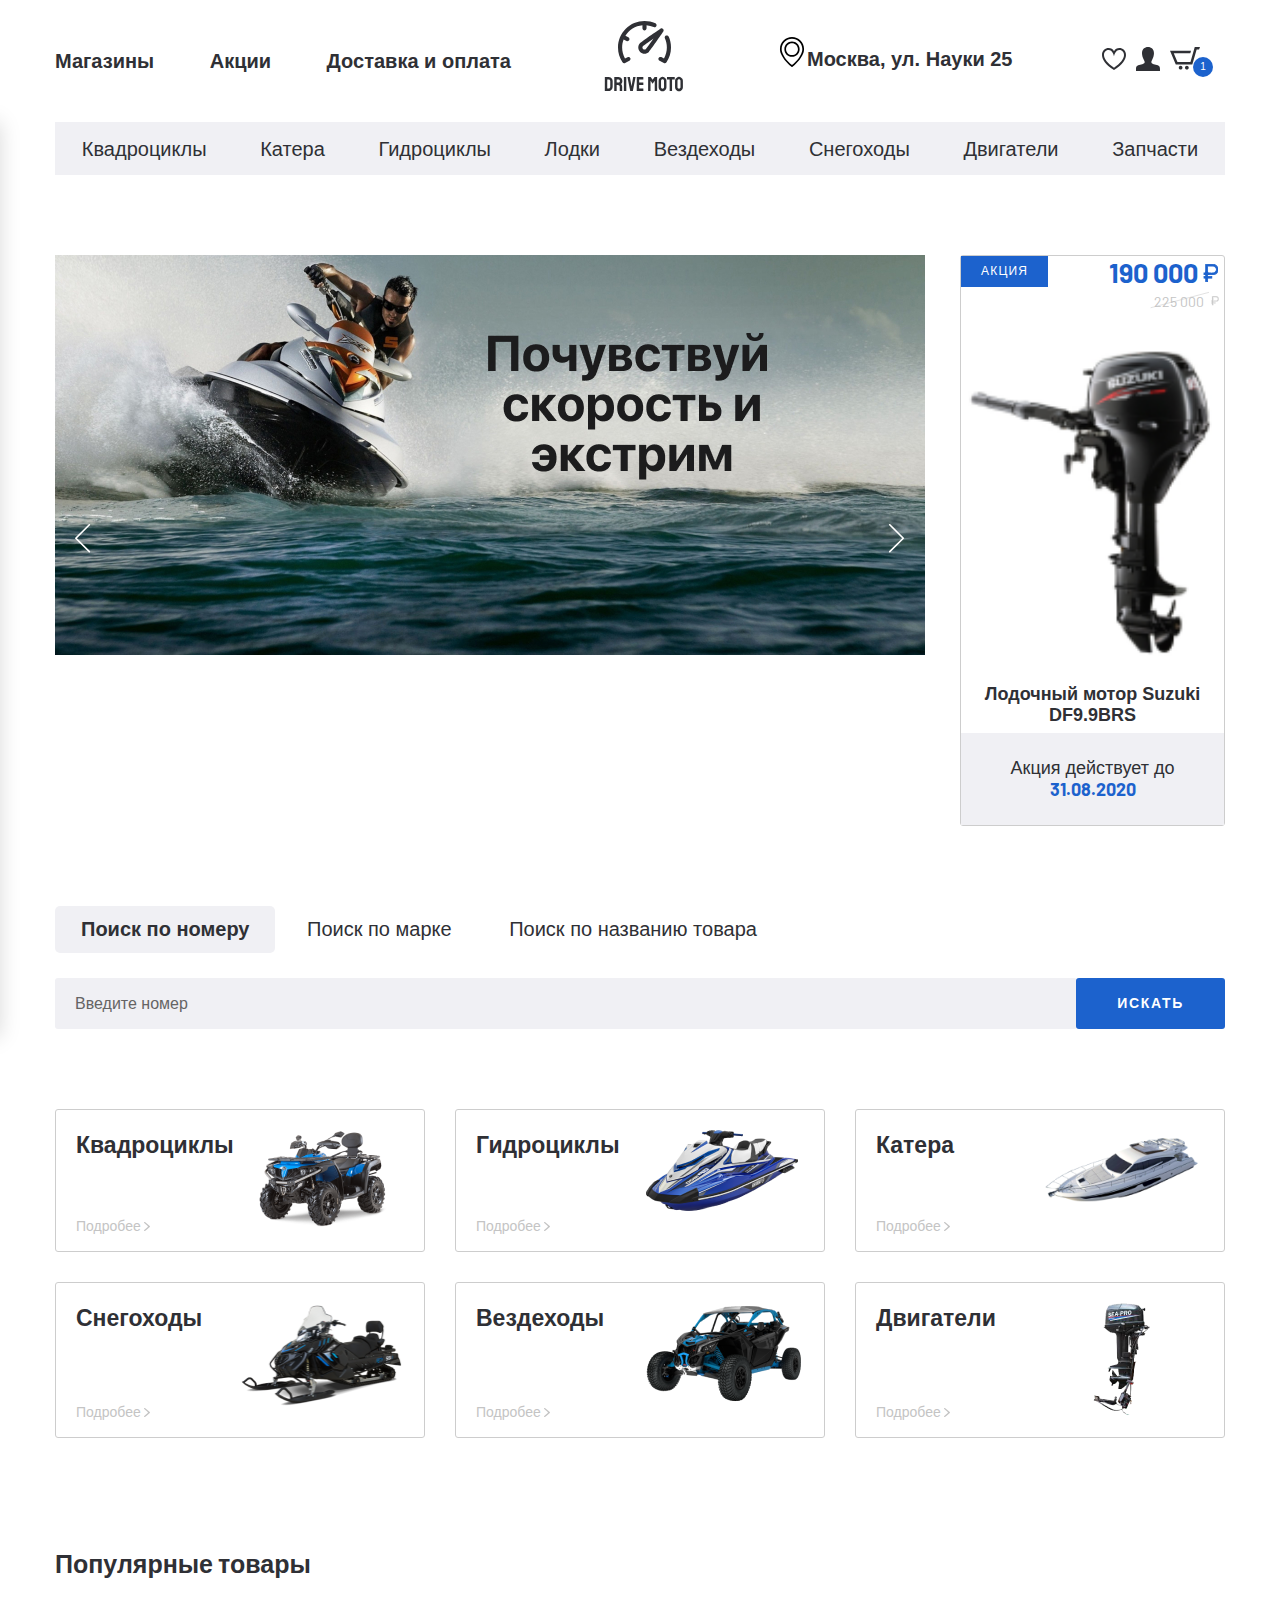
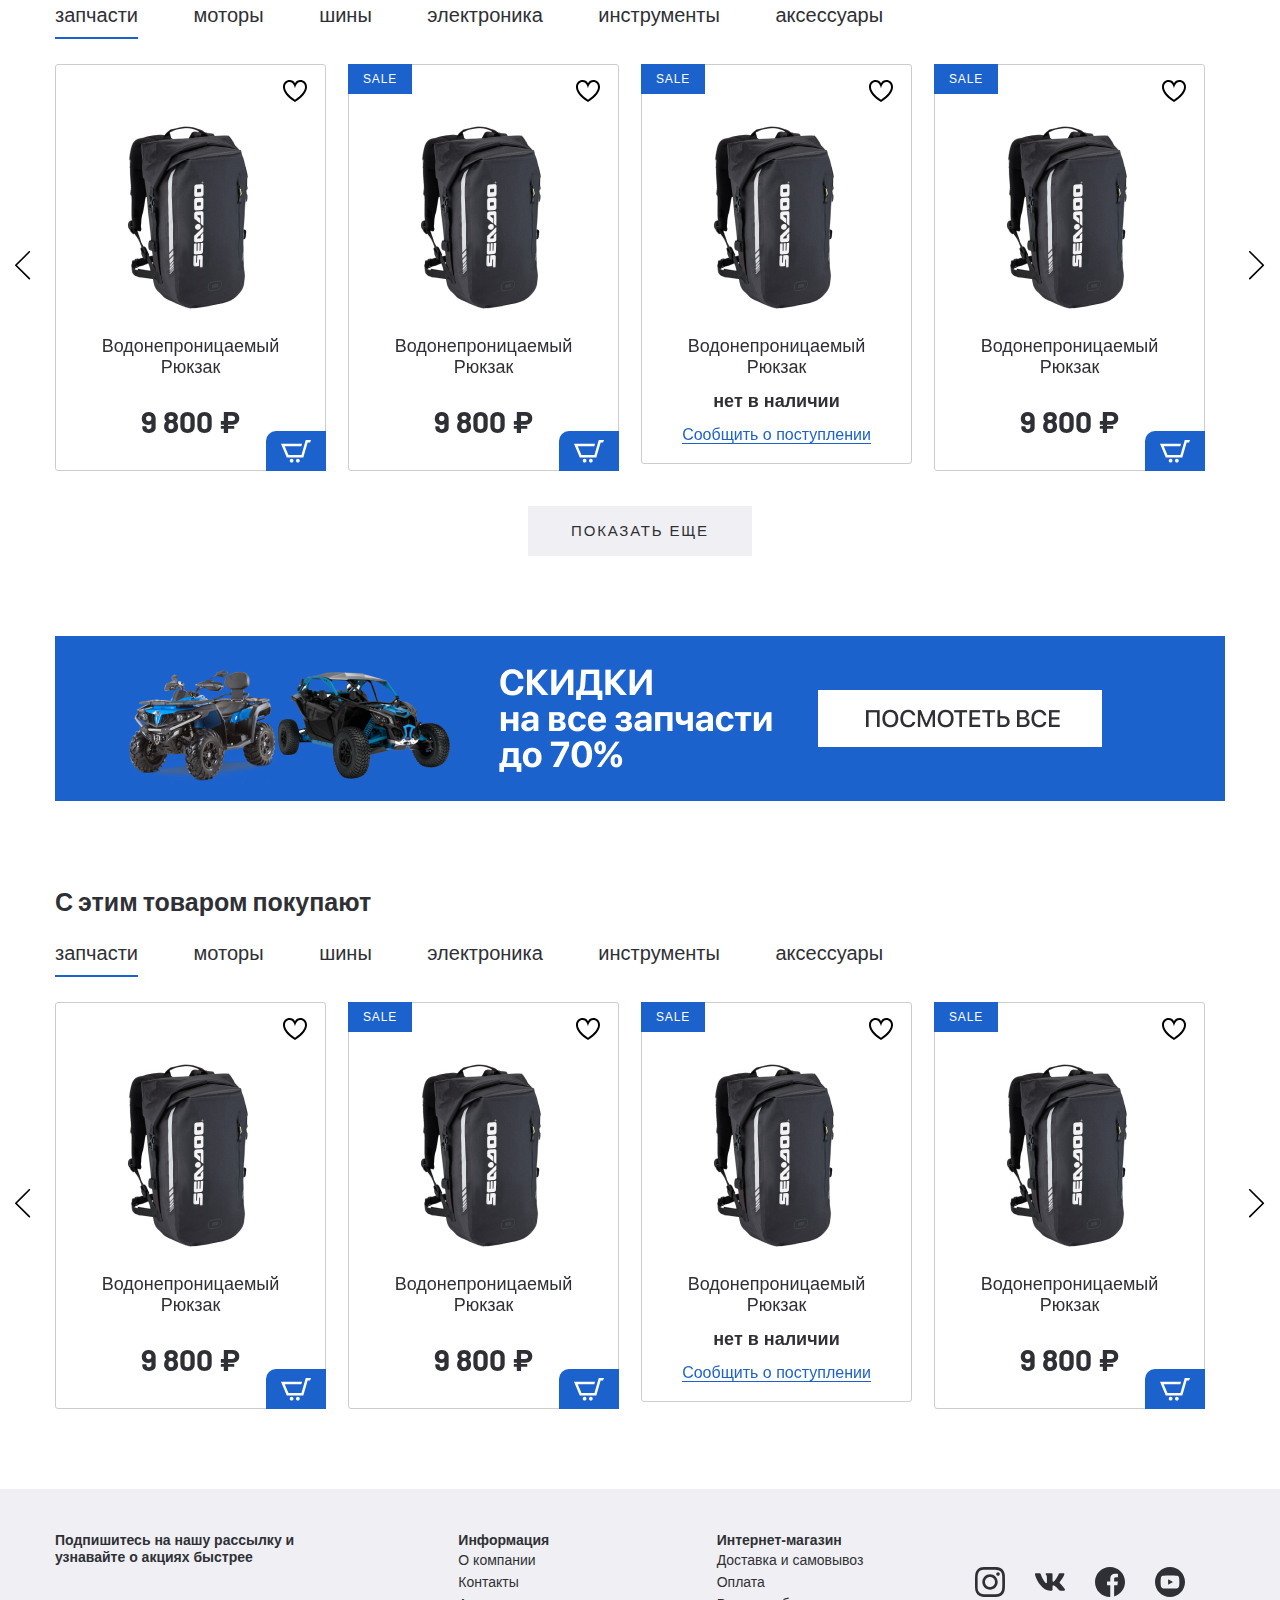
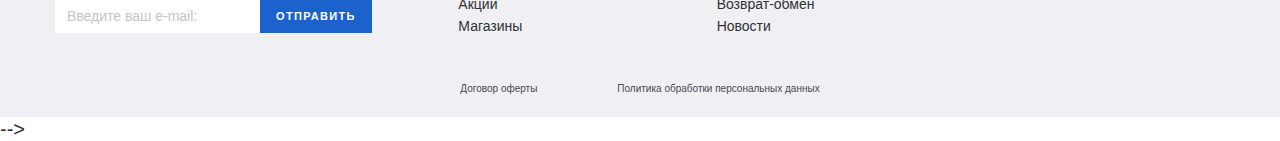
==== commit 221b3b2e: "Update index.html" ====
--- a/IM/IM/index.html
+++ b/IM/IM/index.html
@@ -252,8 +252,7 @@
                 </a>
             </div>
         </div>
-    </section>
-<!--  
+    </section> 
     <div class="search page-section">
         <div class="container">
             <div class="search__inner">
@@ -1041,4 +1040,4 @@
     <div class="tabs-container">
         <div class="tabs-content"></div>
     </div>
-</div> -->+</div> -->
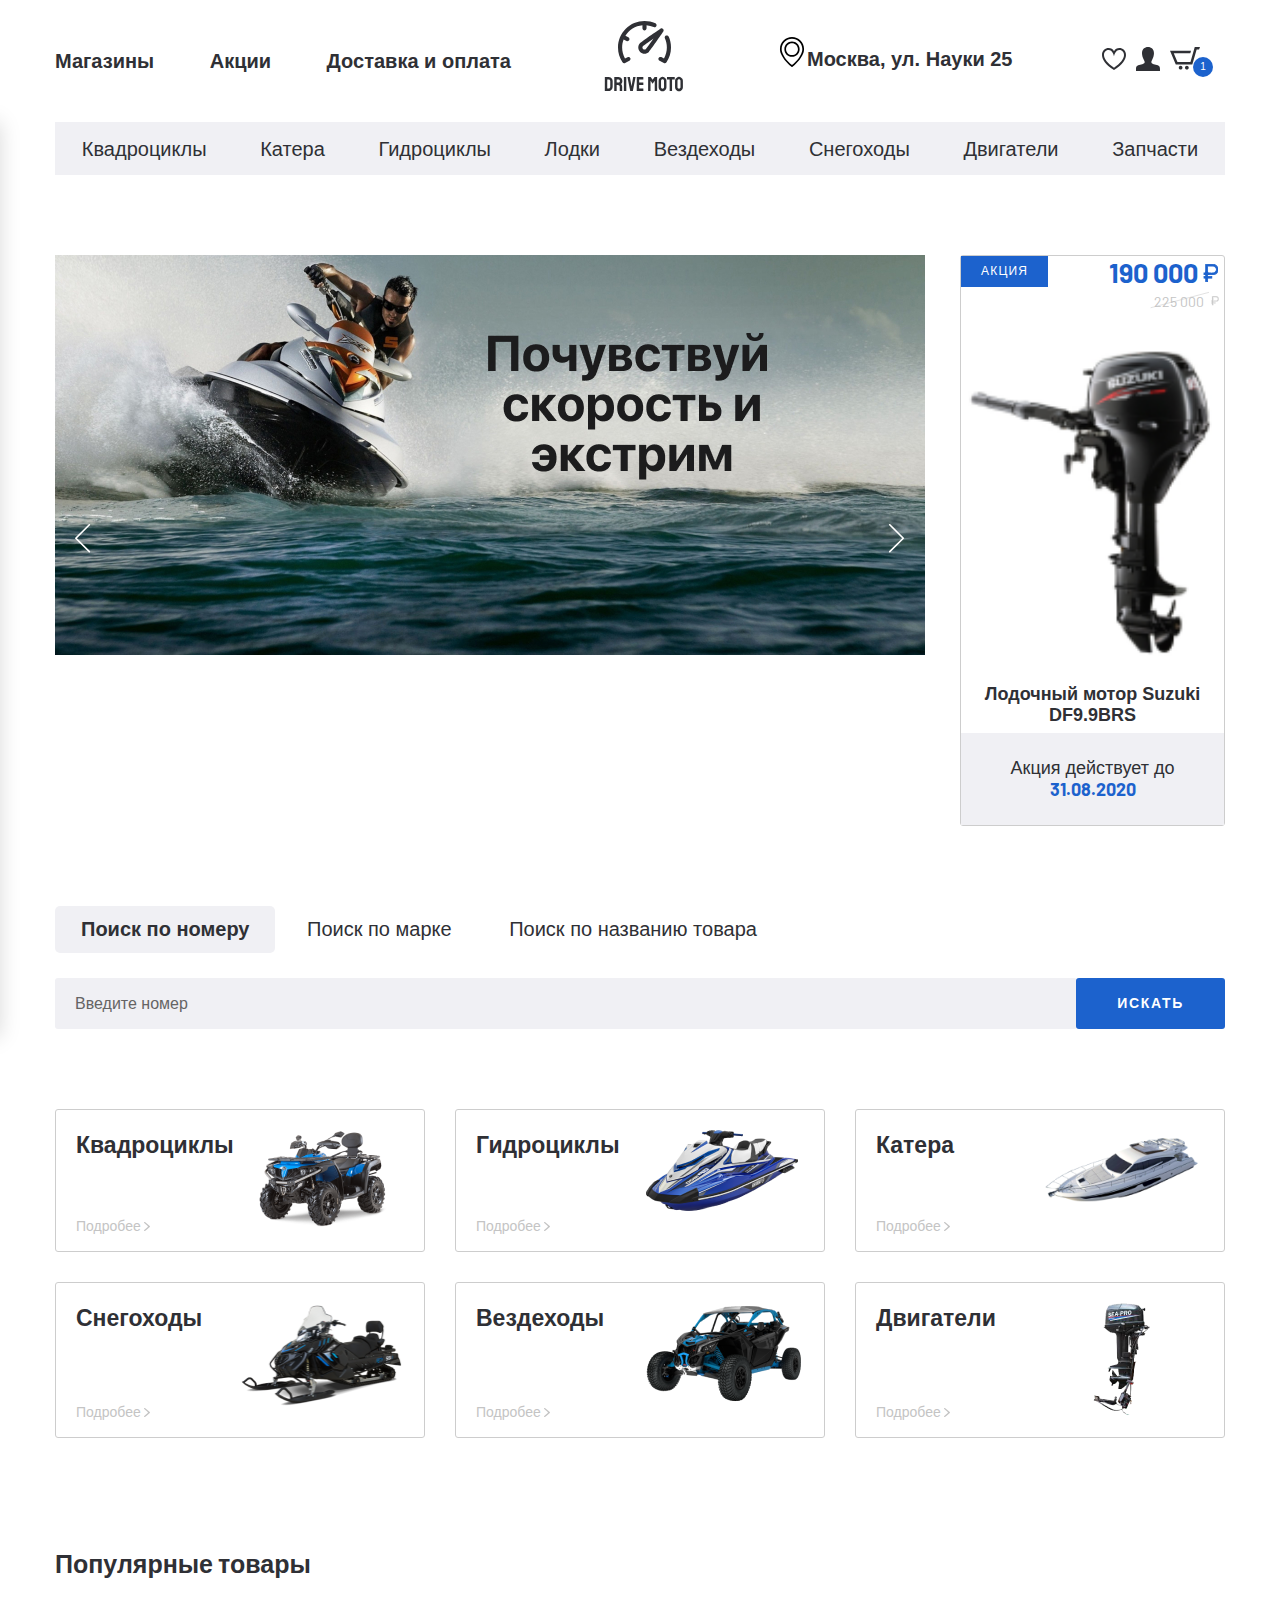
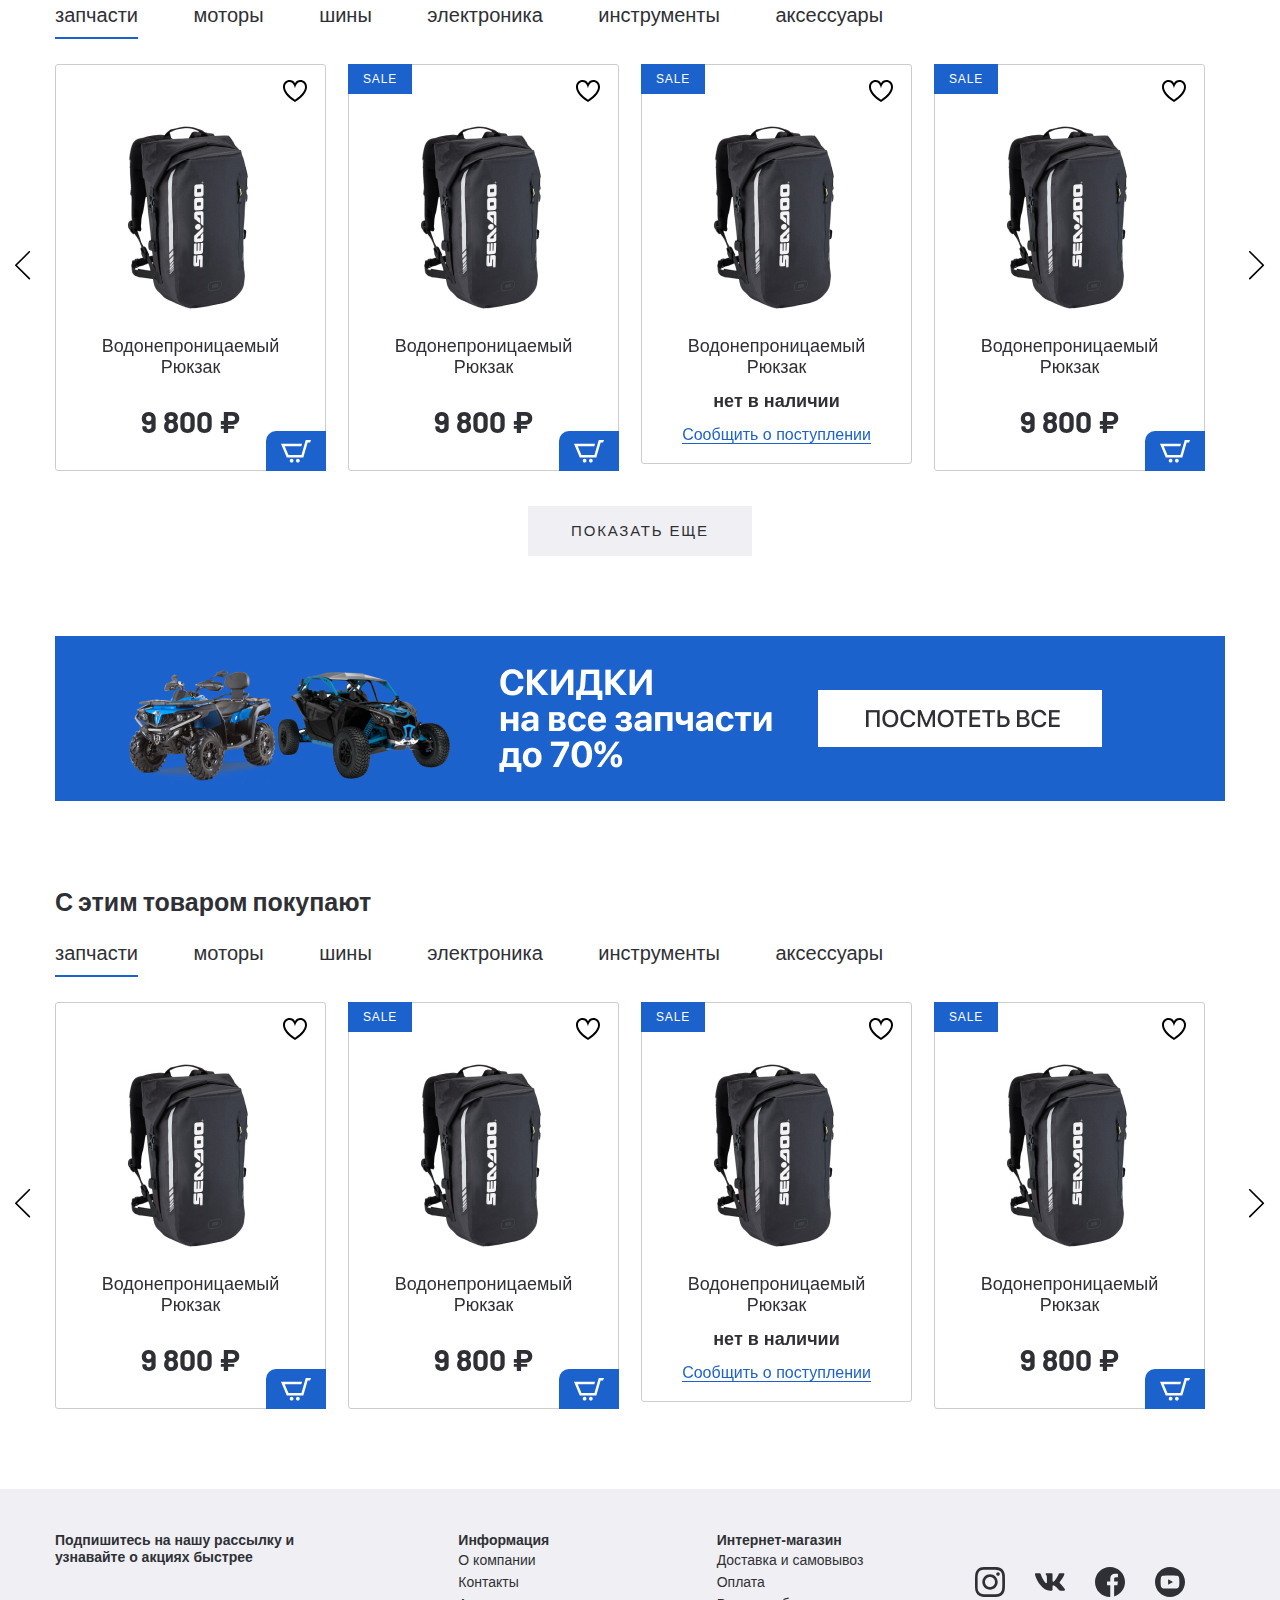
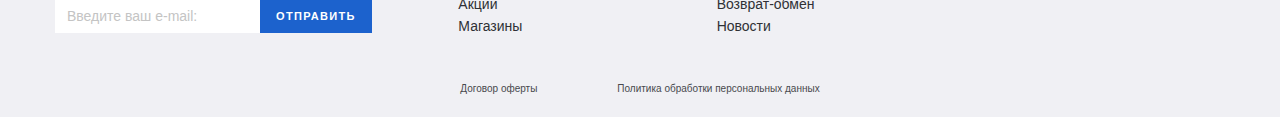
==== commit 11d2eb90: "Update index.html" ====
--- a/IM/IM/index.html
+++ b/IM/IM/index.html
@@ -1021,7 +1021,7 @@
                     </div>
     
                     </footer>
-                    -->
+                    
 
 
                     <script src="https://ajax.googleapis.com/ajax/libs/jquery/3.4.1/jquery.min.js"></script>
